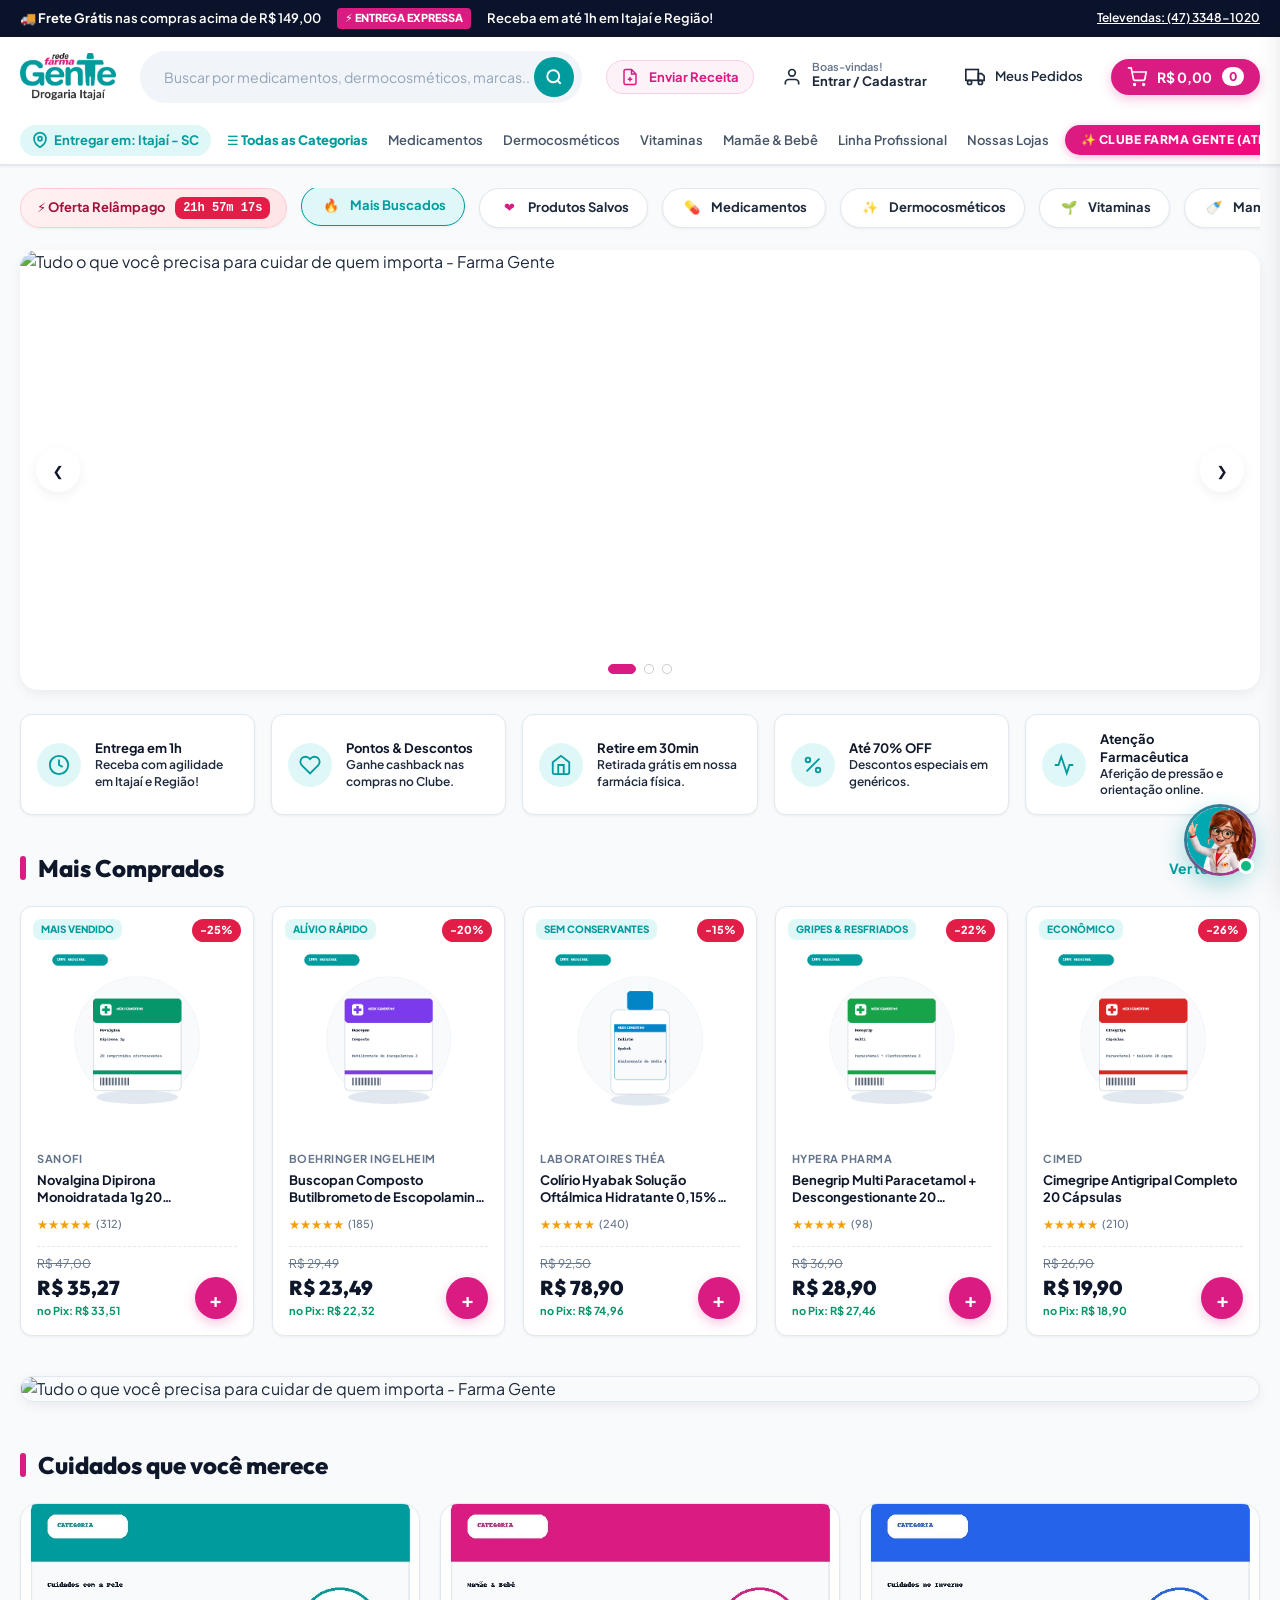
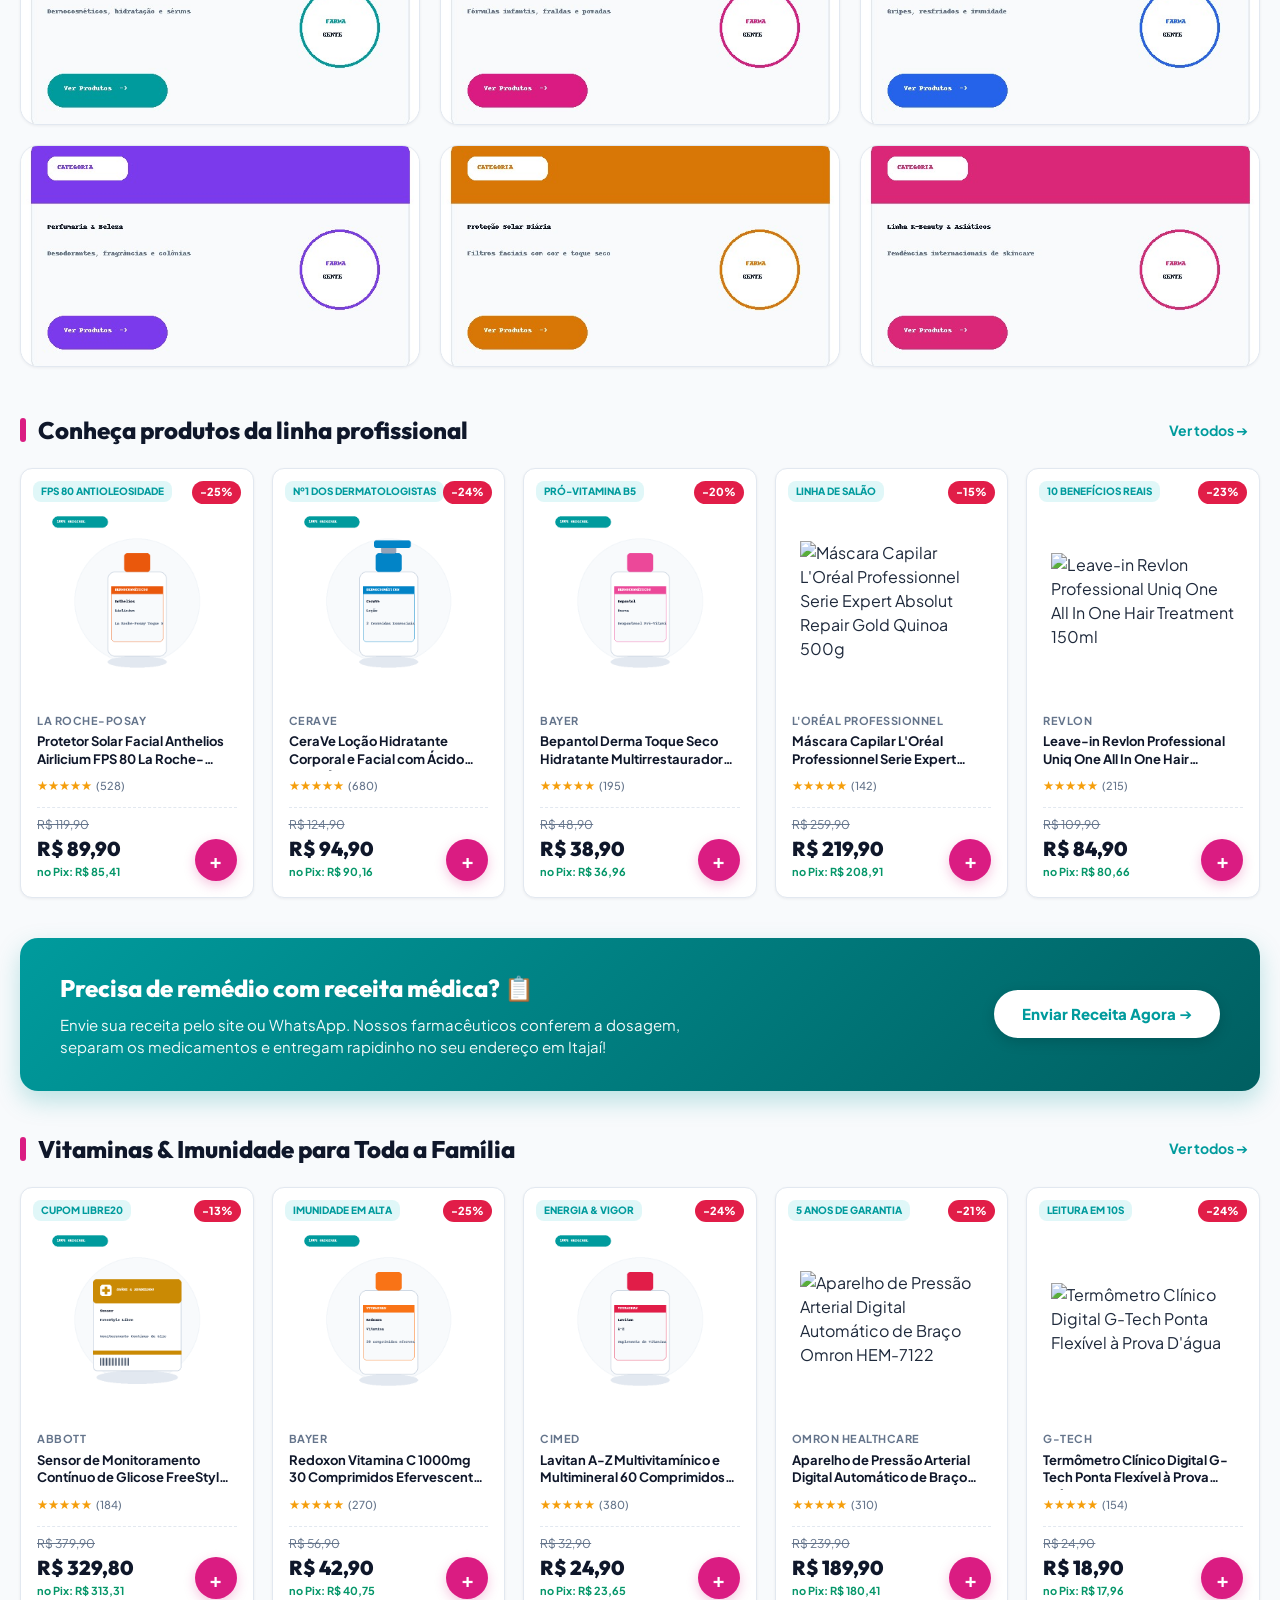
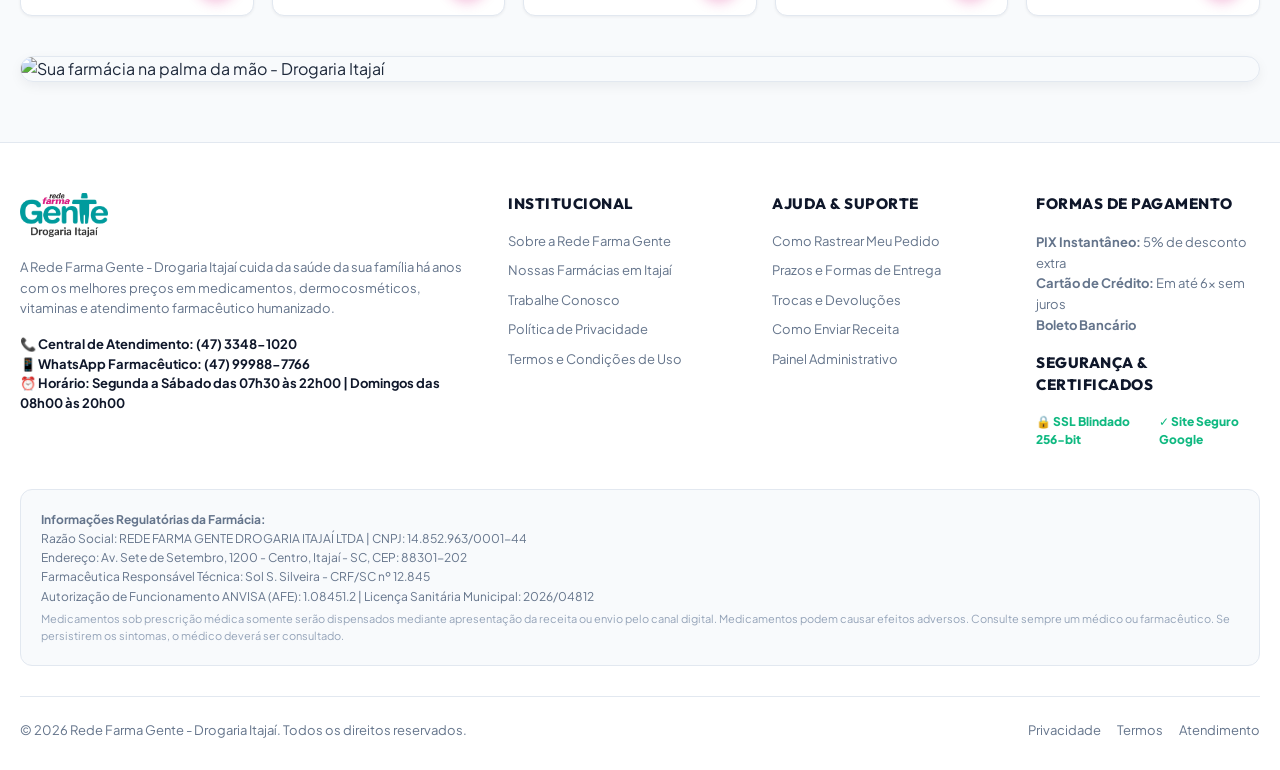
==== index.html @ 9103ec84 "V1" ====
<!DOCTYPE html>
<html lang="pt-BR">
<head>
  <meta charset="UTF-8">
  <meta name="viewport" content="width=device-width, initial-scale=1.0">
  <title>Rede Farma Gente | Drogaria Itajaí - Sua Farmácia Online Completa</title>
  <meta name="description" content="Medicamentos, dermocosméticos, vitaminas, cuidados infantis e linha profissional com entrega rápida em até 1 hora em Itajaí e frete grátis para todo o Brasil.">
  <link rel="icon" type="image/x-icon" href="favicon.ico">
  <link rel="stylesheet" href="css/styles.css">
</head>
<body>

  <!-- 1. TOP ANNOUNCEMENT BAR (Drogasil Reference) -->
  <div class="top-bar">
    <div class="container top-bar-content">
      <span>🚚 <strong>Frete Grátis</strong> nas compras acima de R$ 149,00</span>
      <span class="top-bar-badge">⚡ Entrega Expressa</span>
      <span>Receba em até 1h em Itajaí e Região!</span>
      <a href="suporte.html" style="margin-left:auto;text-decoration:underline;font-size:12px;">Televendas: (47) 3348-1020</a>
    </div>
  </div>

  <!-- 2. MAIN HEADER (Drogasil Reference) -->
  <header class="header-main">
    <div class="container">
      <div class="header-row">
        <!-- Logo -->
        <a href="index.html" class="header-logo" id="logoLink">
          <img src="imgs/logo/logo-farma.png" alt="Rede Farma Gente - Drogaria Itajaí">
        </a>

        <!-- Search Bar with Live Suggestions -->
        <div class="header-search">
          <form id="headerSearchForm" onsubmit="event.preventDefault(); window.handleSearchSubmit();">
            <div class="search-box">
              <input 
                type="text" 
                id="mainSearchInput" 
                class="search-input" 
                placeholder="Buscar por medicamentos, dermocosméticos, marcas..."
                autocomplete="off"
                oninput="window.handleSearchInput(this.value)"
              >
              <button type="submit" class="search-btn" title="Buscar">
                <svg width="18" height="18" viewBox="0 0 24 24" fill="none" stroke="currentColor" stroke-width="2.5">
                  <circle cx="11" cy="11" r="8"></circle>
                  <line x1="21" y1="21" x2="16.65" y2="16.65"></line>
                </svg>
              </button>
            </div>
          </form>
          <div id="searchDropdown" class="search-results-dropdown"></div>
        </div>

        <!-- Quick Header Actions -->
        <div class="header-actions">
          <button class="action-btn action-btn-prescription" onclick="window.openPrescriptionModal()" id="btnPrescriptionHeader">
            <svg width="18" height="18" viewBox="0 0 24 24" fill="none" stroke="currentColor" stroke-width="2">
              <path d="M14 2H6a2 2 0 0 0-2 2v16a2 2 0 0 0 2 2h12a2 2 0 0 0 2-2V8z"></path>
              <polyline points="14 2 14 8 20 8"></polyline>
              <line x1="12" y1="18" x2="12" y2="12"></line>
              <line x1="9" y1="15" x2="15" y2="15"></line>
            </svg>
            <span>Enviar Receita</span>
          </button>

          <a href="conta.html" class="action-btn" id="btnAccountHeader">
            <svg width="20" height="20" viewBox="0 0 24 24" fill="none" stroke="currentColor" stroke-width="2">
              <path d="M20 21v-2a4 4 0 0 0-4-4H8a4 4 0 0 0-4 4v2"></path>
              <circle cx="12" cy="7" r="4"></circle>
            </svg>
            <div>
              <div style="font-size:11px;color:#64748B;line-height:1;">Boas-vindas!</div>
              <div style="font-weight:700;">Entrar / Cadastrar</div>
            </div>
          </a>

          <a href="rastrear.html" class="action-btn" id="btnTrackHeader">
            <svg width="20" height="20" viewBox="0 0 24 24" fill="none" stroke="currentColor" stroke-width="2">
              <rect x="1" y="3" width="15" height="13"></rect>
              <polygon points="16 8 20 8 23 11 23 16 16 16 16 8"></polygon>
              <circle cx="5.5" cy="18.5" r="2.5"></circle>
              <circle cx="18.5" cy="18.5" r="2.5"></circle>
            </svg>
            <span>Meus Pedidos</span>
          </a>

          <!-- Cart Button Pill (Drogasil Reference) -->
          <button class="cart-btn-pill" onclick="window.cartEngine.openDrawer()" id="btnOpenCart">
            <svg width="20" height="20" viewBox="0 0 24 24" fill="none" stroke="currentColor" stroke-width="2">
              <circle cx="9" cy="21" r="1"></circle>
              <circle cx="20" cy="21" r="1"></circle>
              <path d="M1 1h4l2.68 13.39a2 2 0 0 0 2 1.61h9.72a2 2 0 0 0 2-1.61L23 6H6"></path>
            </svg>
            <span class="cart-btn-price">R$ 0,00</span>
            <span class="cart-badge">0</span>
          </button>
        </div>
      </div>
    </div>

    <!-- 3. SUB NAVIGATION (Drogasil Reference) -->
    <div class="header-subnav">
      <div class="container">
        <div class="subnav-row">
          <div class="cep-selector" onclick="window.openCepModal()" id="btnCepSelector">
            <svg width="16" height="16" viewBox="0 0 24 24" fill="none" stroke="currentColor" stroke-width="2.5">
              <path d="M21 10c0 7-9 13-9 13s-9-6-9-13a9 9 0 0 1 18 0z"></path>
              <circle cx="12" cy="10" r="3"></circle>
            </svg>
            <span id="headerCepText">Entregar em: Itajaí - SC</span>
          </div>

          <div class="subnav-links">
            <a href="loja.html" class="subnav-link" style="color:var(--secondary);font-weight:800;">☰ Todas as Categorias</a>
            <a href="loja.html?cat=Medicamentos" class="subnav-link">Medicamentos</a>
            <a href="loja.html?cat=Dermocosméticos" class="subnav-link">Dermocosméticos</a>
            <a href="loja.html?cat=Vitaminas" class="subnav-link">Vitaminas</a>
            <a href="loja.html?cat=Mamãe & Bebê" class="subnav-link">Mamãe & Bebê</a>
            <a href="loja.html?cat=Linha Profissional" class="subnav-link">Linha Profissional</a>
            <a href="suporte.html" class="subnav-link">Nossas Lojas</a>
          </div>

          <a href="loja.html?ofertas=1" class="clube-btn" id="btnClubeFarma">
            ✨ Clube Farma Gente (Até 70% OFF)
          </a>
        </div>
      </div>
    </div>
  </header>

  <!-- MAIN CONTENT CONTAINER -->
  <main class="container">

    <!-- 4. QUICK ACTION CHIPS & FLASH DEAL (Drogasil Screenshot 1) -->
    <div class="quick-row">
      <div class="flash-deal-pill">
        <span>⚡ Oferta Relâmpago</span>
        <span class="flash-timer" id="flashTimer">07h 59m 12s</span>
      </div>

      <a href="loja.html?sort=bestsellers" class="quick-pill active">
        <span class="quick-pill-icon">🔥</span>
        <span>Mais Buscados</span>
      </a>
      <a href="favoritos.html" class="quick-pill">
        <span class="quick-pill-icon">❤️</span>
        <span>Produtos Salvos</span>
      </a>
      <a href="loja.html?cat=Medicamentos" class="quick-pill">
        <span class="quick-pill-icon">💊</span>
        <span>Medicamentos</span>
      </a>
      <a href="loja.html?cat=Dermocosméticos" class="quick-pill">
        <span class="quick-pill-icon">✨</span>
        <span>Dermocosméticos</span>
      </a>
      <a href="loja.html?cat=Vitaminas" class="quick-pill">
        <span class="quick-pill-icon">🌱</span>
        <span>Vitaminas</span>
      </a>
      <a href="loja.html?cat=Mamãe & Bebê" class="quick-pill">
        <span class="quick-pill-icon">🍼</span>
        <span>Mamãe & Bebê</span>
      </a>
      <a href="loja.html?cupom=1" class="quick-pill">
        <span class="quick-pill-icon">🏷️</span>
        <span>Cupons Farma</span>
      </a>
    </div>

    <!-- 5. HERO CAROUSEL (Real Farma Gente Banners with Mascot) -->
    <section class="hero-slider-section">
      <div class="hero-slider-container">
        <!-- Slide 1 -->
        <div class="hero-slide active">
          <picture>
            <source srcset="imgs/banners/banner-hero-1.webp" type="image/webp">
            <img src="imgs/banners/banner-hero-1.png" alt="Tudo o que você precisa para cuidar de quem importa - Farma Gente">
          </picture>
        </div>
        <!-- Slide 2 -->
        <div class="hero-slide">
          <picture>
            <source srcset="imgs/banners/banner-hero-2.webp" type="image/webp">
            <img src="imgs/banners/banner-hero-2.png" alt="Sua farmácia na palma da mão - Drogaria Itajaí">
          </picture>
        </div>
        <!-- Slide 3 -->
        <div class="hero-slide">
          <picture>
            <source srcset="imgs/banners/banner-hero-3.webp" type="image/webp">
            <img src="imgs/banners/banner-hero-3.png" alt="Da farmácia para sua casa com praticidade - Farma Gente">
          </picture>
        </div>

        <!-- Slider Controls -->
        <button class="slider-btn prev" onclick="window.prevHeroSlide()" aria-label="Slide Anterior">❮</button>
        <button class="slider-btn next" onclick="window.nextHeroSlide()" aria-label="Próximo Slide">❯</button>

        <div class="slider-dots">
          <span class="dot active" onclick="window.setHeroSlide(0)"></span>
          <span class="dot" onclick="window.setHeroSlide(1)"></span>
          <span class="dot" onclick="window.setHeroSlide(2)"></span>
        </div>
      </div>
    </section>

    <!-- 6. VALUE PROPOSITION & BENEFITS BAR (Drogasil Screenshot 1) -->
    <section class="benefits-section">
      <div class="benefits-grid">
        <div class="benefit-card">
          <div class="benefit-icon-wrapper">
            <svg width="22" height="22" viewBox="0 0 24 24" fill="none" stroke="currentColor" stroke-width="2">
              <circle cx="12" cy="12" r="10"></circle>
              <polyline points="12 6 12 12 16 14"></polyline>
            </svg>
          </div>
          <div class="benefit-text">
            <strong>Entrega em 1h</strong>
            Receba com agilidade em Itajaí e Região!
          </div>
        </div>

        <div class="benefit-card">
          <div class="benefit-icon-wrapper">
            <svg width="22" height="22" viewBox="0 0 24 24" fill="none" stroke="currentColor" stroke-width="2">
              <path d="M20.84 4.61a5.5 5.5 0 0 0-7.78 0L12 5.67l-1.06-1.06a5.5 5.5 0 0 0-7.78 7.78l1.06 1.06L12 21.23l7.78-7.78 1.06-1.06a5.5 5.5 0 0 0 0-7.78z"></path>
            </svg>
          </div>
          <div class="benefit-text">
            <strong>Pontos & Descontos</strong>
            Ganhe cashback nas compras no Clube.
          </div>
        </div>

        <div class="benefit-card">
          <div class="benefit-icon-wrapper">
            <svg width="22" height="22" viewBox="0 0 24 24" fill="none" stroke="currentColor" stroke-width="2">
              <path d="M3 9l9-7 9 7v11a2 2 0 0 1-2 2H5a2 2 0 0 1-2-2z"></path>
              <polyline points="9 22 9 12 15 12 15 22"></polyline>
            </svg>
          </div>
          <div class="benefit-text">
            <strong>Retire em 30min</strong>
            Retirada grátis em nossa farmácia física.
          </div>
        </div>

        <div class="benefit-card">
          <div class="benefit-icon-wrapper">
            <svg width="22" height="22" viewBox="0 0 24 24" fill="none" stroke="currentColor" stroke-width="2">
              <line x1="19" y1="5" x2="5" y2="19"></line>
              <circle cx="6.5" cy="6.5" r="2.5"></circle>
              <circle cx="17.5" cy="17.5" r="2.5"></circle>
            </svg>
          </div>
          <div class="benefit-text">
            <strong>Até 70% OFF</strong>
            Descontos especiais em genéricos.
          </div>
        </div>

        <div class="benefit-card">
          <div class="benefit-icon-wrapper">
            <svg width="22" height="22" viewBox="0 0 24 24" fill="none" stroke="currentColor" stroke-width="2">
              <path d="M22 12h-4l-3 9L9 3l-3 9H2"></path>
            </svg>
          </div>
          <div class="benefit-text">
            <strong>Atenção Farmacêutica</strong>
            Aferição de pressão e orientação online.
          </div>
        </div>
      </div>
    </section>

    <!-- 7. PRODUCT SHELF 1: "Mais Comprados" (Drogasil Screenshot 2) -->
    <section class="shelf-section">
      <div class="shelf-header">
        <h2 class="shelf-title">Mais Comprados</h2>
        <div class="shelf-controls">
          <a href="loja.html" style="color:var(--secondary);font-weight:700;font-size:14px;margin-right:12px;">Ver todos ➔</a>
        </div>
      </div>
      <div id="shelfMaisComprados" class="shelf-grid">
        <!-- Rendered dynamically -->
      </div>
    </section>

    <!-- 8. WIDE STRIP BANNER 1 (1920x268 Farma Gente Banner) -->
    <section class="strip-banner-section">
      <div class="strip-banner-container">
        <picture>
          <source srcset="imgs/banners/banner-strip-1.webp" type="image/webp">
          <img src="imgs/banners/banner-strip-1.png" alt="Tudo o que você precisa para cuidar de quem importa - Farma Gente">
        </picture>
      </div>
    </section>

    <!-- 9. VISUAL CATEGORIES: "Cuidados que você merece" (Drogasil Screenshot 3) -->
    <section class="visual-categories-section">
      <div class="shelf-header">
        <h2 class="shelf-title">Cuidados que você merece</h2>
      </div>
      <div class="visual-categories-grid">
        <a href="loja.html?cat=Dermocosméticos" class="visual-category-card">
          <img src="imgs/categories/cuidados-pele.jpg" alt="Cuidados com a Pele">
        </a>
        <a href="loja.html?cat=Mamãe & Bebê" class="visual-category-card">
          <img src="imgs/categories/mamae-bebe.jpg" alt="Mamãe & Bebê">
        </a>
        <a href="loja.html?cat=Medicamentos" class="visual-category-card">
          <img src="imgs/categories/cuidados-inverno.jpg" alt="Cuidados no Inverno">
        </a>
        <a href="loja.html?cat=Perfumaria" class="visual-category-card">
          <img src="imgs/categories/perfumes.jpg" alt="Perfumaria">
        </a>
        <a href="loja.html?cat=Dermocosméticos" class="visual-category-card">
          <img src="imgs/categories/protecao-solar.jpg" alt="Proteção Solar">
        </a>
        <a href="loja.html?cat=Dermocosméticos" class="visual-category-card">
          <img src="imgs/categories/produtos-asiaticos.jpg" alt="Produtos Asiáticos e K-Beauty">
        </a>
      </div>
    </section>

    <!-- 10. PRODUCT SHELF 2: "Dermocosméticos & Linha Profissional" (Drogasil Screenshot 3) -->
    <section class="shelf-section">
      <div class="shelf-header">
        <h2 class="shelf-title">Conheça produtos da linha profissional</h2>
        <div class="shelf-controls">
          <a href="loja.html?cat=Linha Profissional" style="color:var(--secondary);font-weight:700;font-size:14px;margin-right:12px;">Ver todos ➔</a>
        </div>
      </div>
      <div id="shelfProfissional" class="shelf-grid">
        <!-- Rendered dynamically -->
      </div>
    </section>

    <!-- 11. PRESCRIPTION CALLOUT BANNER -->
    <section class="prescription-callout">
      <div class="prescription-content">
        <h3>Precisa de remédio com receita médica? 📋</h3>
        <p>Envie sua receita pelo site ou WhatsApp. Nossos farmacêuticos conferem a dosagem, separam os medicamentos e entregam rapidinho no seu endereço em Itajaí!</p>
      </div>
      <button class="prescription-btn" onclick="window.openPrescriptionModal()">
        Enviar Receita Agora ➔
      </button>
    </section>

    <!-- 12. PRODUCT SHELF 3: "Vitaminas & Imunidade" -->
    <section class="shelf-section">
      <div class="shelf-header">
        <h2 class="shelf-title">Vitaminas & Imunidade para Toda a Família</h2>
        <div class="shelf-controls">
          <a href="loja.html?cat=Vitaminas" style="color:var(--secondary);font-weight:700;font-size:14px;margin-right:12px;">Ver todos ➔</a>
        </div>
      </div>
      <div id="shelfVitaminas" class="shelf-grid">
        <!-- Rendered dynamically -->
      </div>
    </section>

    <!-- 13. WIDE STRIP BANNER 2 -->
    <section class="strip-banner-section">
      <div class="strip-banner-container">
        <picture>
          <source srcset="imgs/banners/banner-strip-2.webp" type="image/webp">
          <img src="imgs/banners/banner-strip-2.png" alt="Sua farmácia na palma da mão - Drogaria Itajaí">
        </picture>
      </div>
    </section>

  </main>

  <!-- 14. FOOTER (Drogasil Reference with Farmacêutico Responsável & CRF) -->
  <footer class="footer-main">
    <div class="container">
      <div class="footer-grid">
        <div class="footer-col">
          <img src="imgs/logo/logo-farma.png" alt="Rede Farma Gente" style="height:44px;margin-bottom:14px;">
          <p style="font-size:13px;line-height:1.6;margin-bottom:16px;">
            A Rede Farma Gente - Drogaria Itajaí cuida da saúde da sua família há anos com os melhores preços em medicamentos, dermocosméticos, vitaminas e atendimento farmacêutico humanizado.
          </p>
          <div style="font-weight:700;color:var(--dark);">
            📞 Central de Atendimento: (47) 3348-1020<br>
            📱 WhatsApp Farmacêutico: (47) 99988-7766<br>
            ⏰ Horário: Segunda a Sábado das 07h30 às 22h00 | Domingos das 08h00 às 20h00
          </div>
        </div>

        <div class="footer-col">
          <h4>Institucional</h4>
          <ul class="footer-links">
            <li><a href="suporte.html">Sobre a Rede Farma Gente</a></li>
            <li><a href="suporte.html">Nossas Farmácias em Itajaí</a></li>
            <li><a href="suporte.html">Trabalhe Conosco</a></li>
            <li><a href="suporte.html">Política de Privacidade</a></li>
            <li><a href="suporte.html">Termos e Condições de Uso</a></li>
          </ul>
        </div>

        <div class="footer-col">
          <h4>Ajuda & Suporte</h4>
          <ul class="footer-links">
            <li><a href="rastrear.html">Como Rastrear Meu Pedido</a></li>
            <li><a href="suporte.html">Prazos e Formas de Entrega</a></li>
            <li><a href="suporte.html">Trocas e Devoluções</a></li>
            <li><a href="javascript:window.openPrescriptionModal()">Como Enviar Receita</a></li>
            <li><a href="admin.html">Painel Administrativo</a></li>
          </ul>
        </div>

        <div class="footer-col">
          <h4>Formas de Pagamento</h4>
          <div style="font-size:13px;line-height:1.6;margin-bottom:16px;">
            <strong>PIX Instantâneo:</strong> 5% de desconto extra<br>
            <strong>Cartão de Crédito:</strong> Em até 6x sem juros<br>
            <strong>Boleto Bancário</strong>
          </div>
          <h4>Segurança & Certificados</h4>
          <div style="display:flex;gap:10px;align-items:center;font-size:12px;color:#10B981;font-weight:800;">
            <span>🔒 SSL Blindado 256-bit</span>
            <span>✓ Site Seguro Google</span>
          </div>
        </div>
      </div>

      <!-- Regulatory Notice (CRF / Anvisa) -->
      <div class="footer-regulatory">
        <strong>Informações Regulatórias da Farmácia:</strong><br>
        Razão Social: REDE FARMA GENTE DROGARIA ITAJAÍ LTDA | CNPJ: 14.852.963/0001-44<br>
        Endereço: Av. Sete de Setembro, 1200 - Centro, Itajaí - SC, CEP: 88301-202<br>
        Farmacêutica Responsável Técnica: Sol S. Silveira - CRF/SC nº 12.845<br>
        Autorização de Funcionamento ANVISA (AFE): 1.08451.2 | Licença Sanitária Municipal: 2026/04812<br>
        <span style="font-size:11px;color:#94A3B8;display:block;margin-top:4px;">
          Medicamentos sob prescrição médica somente serão dispensados mediante apresentação da receita ou envio pelo canal digital. Medicamentos podem causar efeitos adversos. Consulte sempre um médico ou farmacêutico. Se persistirem os sintomas, o médico deverá ser consultado.
        </span>
      </div>

      <div class="footer-bottom">
        <div>© 2026 Rede Farma Gente - Drogaria Itajaí. Todos os direitos reservados.</div>
        <div style="display:flex;gap:16px;">
          <a href="suporte.html">Privacidade</a>
          <a href="suporte.html">Termos</a>
          <a href="suporte.html">Atendimento</a>
        </div>
      </div>
    </div>
  </footer>

  <!-- 15. CART DRAWER OVERLAY & PANEL -->
  <div id="cartDrawerOverlay" class="cart-drawer-overlay" onclick="window.cartEngine.closeDrawer()"></div>
  <aside id="cartDrawer" class="cart-drawer">
    <div class="cart-header">
      <h3>Sua Cesta (<span class="cart-badge">0</span>)</h3>
      <button class="cart-close-btn" onclick="window.cartEngine.closeDrawer()">✕</button>
    </div>

    <div class="cart-free-shipping-bar">
      <div id="shippingProgressMsg">Faltam R$ 149,00 para FRETE GRÁTIS!</div>
      <div class="progress-track">
        <div id="shippingProgressFill" class="progress-fill" style="width: 0%;"></div>
      </div>
    </div>

    <div id="cartItemsList" class="cart-items-list">
      <!-- Dynamic cart items -->
    </div>

    <div class="cart-footer">
      <div class="cart-subtotal-row">
        <span>Subtotal:</span>
        <span id="cartDrawerSubtotal">R$ 0,00</span>
      </div>
      <div class="cart-total-row">
        <span>Total:</span>
        <span id="cartDrawerTotal">R$ 0,00</span>
      </div>
      <a href="checkout.html" class="cart-checkout-btn" style="display:block;text-align:center;">
        Finalizar Pedido ➔
      </a>
    </div>
  </aside>

  <!-- 16. PRESCRIPTION MODAL (Envio de Receita Médica) -->
  <div id="prescriptionModal" class="modal-overlay">
    <div class="modal-box">
      <div class="modal-header">
        <h3>📋 Enviar Receita Médica</h3>
        <button onclick="window.closePrescriptionModal()" style="font-size:20px;color:#94A3B8;">✕</button>
      </div>
      <div class="modal-body">
        <p style="font-size:13px;color:#64748B;margin-bottom:16px;">
          Envie a foto ou arquivo digital da sua receita médica. Nossa equipe farmacêutica validará o documento e entrará em contato via WhatsApp com o orçamento e link de pagamento com entrega rápida!
        </p>

        <form onsubmit="event.preventDefault(); window.submitPrescription();">
          <div style="margin-bottom:14px;">
            <label style="display:block;font-size:12px;font-weight:700;margin-bottom:6px;">Nome Completo do Paciente:</label>
            <input type="text" id="prescName" required placeholder="Ex: Maria dos Santos" style="width:100%;border:1px solid #CBD5E1;border-radius:8px;padding:10px;font-size:14px;">
          </div>

          <div style="margin-bottom:14px;">
            <label style="display:block;font-size:12px;font-weight:700;margin-bottom:6px;">WhatsApp para Contato:</label>
            <input type="tel" id="prescPhone" required placeholder="Ex: (47) 99988-7766" style="width:100%;border:1px solid #CBD5E1;border-radius:8px;padding:10px;font-size:14px;">
          </div>

          <div style="margin-bottom:16px;">
            <label style="display:block;font-size:12px;font-weight:700;margin-bottom:6px;">Foto ou Arquivo da Receita (PDF, JPG, PNG):</label>
            <div style="border:2px dashed #009B9D;border-radius:12px;padding:20px;text-align:center;background:#F0FDFA;cursor:pointer;" onclick="document.getElementById('prescFileInput').click()">
              <input type="file" id="prescFileInput" style="display:none;" onchange="document.getElementById('fileStatus').textContent = this.files[0]?.name || 'Nenhum arquivo selecionado'">
              <div style="font-size:24px;margin-bottom:6px;">📄</div>
              <div style="font-weight:700;color:#009B9D;font-size:14px;">Clique para anexar receita</div>
              <div id="fileStatus" style="font-size:12px;color:#64748B;margin-top:4px;">Suporta fotos nítidas do celular ou receita digital em PDF</div>
            </div>
          </div>

          <button type="submit" style="width:100%;background:var(--secondary);color:#FFF;padding:12px;border-radius:8px;font-weight:800;font-size:15px;">
            Enviar para o Farmacêutico ➔
          </button>
        </form>
      </div>
    </div>
  </div>

  <!-- 17. CEP SELECTOR MODAL -->
  <div id="cepModal" class="modal-overlay">
    <div class="modal-box">
      <div class="modal-header">
        <h3>📍 Selecione o CEP de Entrega</h3>
        <button onclick="window.closeCepModal()" style="font-size:20px;color:#94A3B8;">✕</button>
      </div>
      <div class="modal-body">
        <p style="font-size:13px;color:#64748B;margin-bottom:16px;">
          Digite seu CEP para calcularmos a previsão de entrega e disponibilidade de estoque para a sua região:
        </p>
        <form onsubmit="event.preventDefault(); window.saveCep();">
          <input type="text" id="cepModalInput" maxlength="9" placeholder="Ex: 88301-202" style="width:100%;border:1px solid #CBD5E1;border-radius:8px;padding:12px;font-size:16px;margin-bottom:14px;">
          <button type="submit" style="width:100%;background:var(--primary);color:#FFF;padding:12px;border-radius:8px;font-weight:800;font-size:15px;">
            Confirmar Localização
          </button>
        </form>
      </div>
    </div>
  </div>

  <!-- 18. SCRIPTS (Products, Cart, FarmaBot) -->
  <script src="js/products.js"></script>
  <script src="js/cart.js"></script>
  <script src="js/farma-bot.js"></script>

  <script>
    // --- Hero Carousel Logic ---
    let currentSlide = 0;
    const slides = document.querySelectorAll('.hero-slide');
    const dots = document.querySelectorAll('.dot');
    let sliderTimer = null;

    function showSlide(idx) {
      slides.forEach((s, i) => s.classList.toggle('active', i === idx));
      dots.forEach((d, i) => d.classList.toggle('active', i === idx));
      currentSlide = idx;
    }

    window.nextHeroSlide = function() {
      showSlide((currentSlide + 1) % slides.length);
      resetAutoSlide();
    };

    window.prevHeroSlide = function() {
      showSlide((currentSlide - 1 + slides.length) % slides.length);
      resetAutoSlide();
    };

    window.setHeroSlide = function(idx) {
      showSlide(idx);
      resetAutoSlide();
    };

    function startAutoSlide() {
      sliderTimer = setInterval(() => {
        showSlide((currentSlide + 1) % slides.length);
      }, 5000);
    }

    function resetAutoSlide() {
      clearInterval(sliderTimer);
      startAutoSlide();
    }
    startAutoSlide();

    // --- Countdown Timer ---
    function updateCountdown() {
      const now = new Date();
      const end = new Date();
      end.setHours(23, 59, 59, 999);
      const diff = end - now;
      if (diff > 0) {
        const h = String(Math.floor(diff / (1000 * 60 * 60))).padStart(2, '0');
        const m = String(Math.floor((diff % (1000 * 60 * 60)) / (1000 * 60))).padStart(2, '0');
        const s = String(Math.floor((diff % (1000 * 60)) / 1000)).padStart(2, '0');
        const el = document.getElementById('flashTimer');
        if (el) el.textContent = `${h}h ${m}m ${s}s`;
      }
    }
    setInterval(updateCountdown, 1000);
    updateCountdown();

    // --- Product Card HTML Builder ---
    function renderProductCard(p) {
      const pixPrice = window.productStore.getPixPrice(p.price);
      return `
        <article class="product-card" id="card-${p.id}">
          ${p.discountPercent > 0 ? `<div class="product-card-discount">-${p.discountPercent}%</div>` : ''}
          ${p.badge ? `<div class="product-card-badge">${p.badge}</div>` : ''}
          
          <a href="produto.html?slug=${p.slug}" class="product-card-img-wrap">
            <img src="${p.image}" alt="${p.name}" loading="lazy">
          </a>

          <div class="product-brand">${p.brand || 'Farma Gente'}</div>
          <a href="produto.html?slug=${p.slug}">
            <h3 class="product-title">${p.name}</h3>
          </a>

          <div class="product-rating">
            ★★★★★ <span>(${p.reviews || 48})</span>
          </div>

          <div class="product-price-box">
            <div class="price-details">
              ${p.oldPrice ? `<div class="price-old">${window.productStore.formatMoney(p.oldPrice)}</div>` : ''}
              <div class="price-current">${window.productStore.formatMoney(p.price)}</div>
              <div class="price-pix">no Pix: <strong>${window.productStore.formatMoney(pixPrice)}</strong></div>
            </div>

            <button 
              class="btn-add-cart-circle" 
              title="Adicionar à Cesta"
              onclick="window.cartEngine.addItem(window.productStore.getById('${p.id}'))"
            >
              +
            </button>
          </div>
        </article>
      `;
    }

    // --- Search Autocomplete Handler ---
    window.handleSearchInput = function(val) {
      const dropdown = document.getElementById('searchDropdown');
      if (!val || val.trim().length < 2) {
        dropdown.classList.remove('active');
        return;
      }
      const results = window.productStore.search(val).slice(0, 5);
      if (results.length === 0) {
        dropdown.innerHTML = `<div style="padding:12px;color:#94A3B8;font-size:13px;">Nenhum produto encontrado com "${val}".</div>`;
      } else {
        dropdown.innerHTML = `
          <div style="font-size:11px;font-weight:800;color:#94A3B8;text-transform:uppercase;margin-bottom:8px;">Produtos Sugeridos:</div>
          ${results.map(p => `
            <a href="produto.html?slug=${p.slug}" style="display:flex;align-items:center;gap:12px;padding:8px;border-radius:8px;text-decoration:none;transition:background 0.2s;" onmouseover="this.style.background='#F1F5F9'" onmouseout="this.style.background='transparent'">
              <img src="${p.image}" style="width:36px;height:36px;object-fit:contain;">
              <div style="flex:1;min-width:0;">
                <div style="font-size:13px;font-weight:700;color:#0F172A;white-space:nowrap;overflow:hidden;text-overflow:ellipsis;">${p.name}</div>
                <div style="font-size:12px;color:#DA1C82;font-weight:800;">${window.productStore.formatMoney(p.price)}</div>
              </div>
            </a>
          `).join('')}
          <div style="border-top:1px solid #E2E8F0;margin-top:8px;padding-top:8px;text-align:right;">
            <a href="loja.html?q=${encodeURIComponent(val)}" style="color:#009B9D;font-weight:800;font-size:12px;">Ver todos os resultados ➔</a>
          </div>
        `;
      }
      dropdown.classList.add('active');
    };

    window.handleSearchSubmit = function() {
      const q = document.getElementById('mainSearchInput')?.value;
      if (q) window.location.href = `loja.html?q=${encodeURIComponent(q)}`;
    };

    document.addEventListener('click', (e) => {
      if (!e.target.closest('.header-search')) {
        document.getElementById('searchDropdown')?.classList.remove('active');
      }
    });

    // --- Modals Logic ---
    window.openPrescriptionModal = () => document.getElementById('prescriptionModal')?.classList.add('open');
    window.closePrescriptionModal = () => document.getElementById('prescriptionModal')?.classList.remove('open');

    window.submitPrescription = function() {
      const name = document.getElementById('prescName')?.value;
      const phone = document.getElementById('prescPhone')?.value;
      window.closePrescriptionModal();
      window.cartEngine.showToast('Receita enviada com sucesso! Redirecionando para o WhatsApp do farmacêutico...');
      setTimeout(() => {
        const msg = encodeURIComponent(`Olá Farma Gente! Me chamo ${name} e acabei de anexar minha receita pelo site. Meu telefone é ${phone}.`);
        window.open(`https://wa.me/5547999887766?text=${msg}`, '_blank');
      }, 1200);
    };

    window.openCepModal = () => document.getElementById('cepModal')?.classList.add('open');
    window.closeCepModal = () => document.getElementById('cepModal')?.classList.remove('open');
    window.saveCep = function() {
      const val = document.getElementById('cepModalInput')?.value;
      if (val) {
        localStorage.setItem('cm.cep', val);
        document.getElementById('headerCepText').textContent = `Entregar em: ${val}`;
        window.closeCepModal();
        window.cartEngine.showToast(`CEP ${val} salvo com sucesso!`);
      }
    };

    // --- Load Catalog & Populate Shelves ---
    window.addEventListener('DOMContentLoaded', async () => {
      await window.productStore.init();
      window.cartEngine.updateUI();

      const savedCep = localStorage.getItem('cm.cep');
      if (savedCep) {
        document.getElementById('headerCepText').textContent = `Entregar em: ${savedCep}`;
      }

      // Shelf 1: Mais Comprados (First 5 products)
      const s1 = document.getElementById('shelfMaisComprados');
      if (s1) {
        s1.innerHTML = window.productStore.getAll().slice(0, 5).map(renderProductCard).join('');
      }

      // Shelf 2: Linha Profissional & Dermocosméticos
      const s2 = document.getElementById('shelfProfissional');
      if (s2) {
        const prods = window.productStore.getAll().filter(p => p.category === 'Linha Profissional' || p.category === 'Dermocosméticos').slice(0, 5);
        s2.innerHTML = prods.map(renderProductCard).join('');
      }

      // Shelf 3: Vitaminas & Saúde
      const s3 = document.getElementById('shelfVitaminas');
      if (s3) {
        const vit = window.productStore.getAll().filter(p => p.category === 'Vitaminas' || p.category === 'Saúde & Aparelhos').slice(0, 5);
        s3.innerHTML = vit.map(renderProductCard).join('');
      }
    });
  </script>
</body>
</html>
---- css/styles.css ----
/* ==========================================================================
   REDE FARMA GENTE - DROGARIA ITAJAÍ
   Design System inspirado em Drogasil (Clean, Moderno, Farmacêutico Premium)
   Cores da Marca:
   - Magenta / Rosa: #DA1C82
   - Turquesa / Teal: #009B9D
   - Fundo: #FFFFFF & #F8FAFC
   - Texto: #0F172A & #334155
   ========================================================================== */

@import url('https://fonts.googleapis.com/css2?family=Plus+Jakarta+Sans:wght@400;500;600;700;800&family=Outfit:wght@500;600;700;800;900&display=swap');

:root {
  --primary: #DA1C82;
  --primary-hover: #C21371;
  --primary-light: #FDF2F8;
  --primary-border: #FBCFE8;

  --secondary: #009B9D;
  --secondary-hover: #008385;
  --secondary-light: #E0F7F8;
  --secondary-border: #B2EBF2;

  --dark: #0F172A;
  --dark-slate: #1E293B;
  --muted: #64748B;
  --border: #E2E8F0;
  --bg-page: #F8FAFC;
  --bg-white: #FFFFFF;

  --badge-red: #E11D48;
  --badge-green: #10B981;
  --star-gold: #F59E0B;

  --shadow-sm: 0 1px 3px rgba(15, 23, 42, 0.06);
  --shadow-md: 0 4px 14px -2px rgba(15, 23, 42, 0.08);
  --shadow-lg: 0 10px 25px -3px rgba(15, 23, 42, 0.12);
  --shadow-hover: 0 14px 30px -4px rgba(0, 155, 157, 0.18);

  --radius-sm: 8px;
  --radius-md: 12px;
  --radius-lg: 18px;
  --radius-full: 9999px;

  --font-main: 'Plus Jakarta Sans', system-ui, -apple-system, sans-serif;
  --font-title: 'Outfit', 'Plus Jakarta Sans', sans-serif;
  --transition: all 0.25s cubic-bezier(0.16, 1, 0.3, 1);
}

*, *::before, *::after {
  box-sizing: border-box;
  margin: 0;
  padding: 0;
}

body {
  font-family: var(--font-main);
  background-color: var(--bg-page);
  color: var(--dark-slate);
  line-height: 1.5;
  overflow-x: hidden;
  -webkit-font-smoothing: antialiased;
}

a {
  color: inherit;
  text-decoration: none;
}

button {
  font-family: inherit;
  cursor: pointer;
  border: none;
  background: none;
  outline: none;
}

input, select, textarea {
  font-family: inherit;
  outline: none;
}

/* ==========================================================================
   CONTAINER & UTILITIES
   ========================================================================== */
.container {
  width: 100%;
  max-width: 1320px;
  margin: 0 auto;
  padding: 0 20px;
}

/* ==========================================================================
   TOP ANNOUNCEMENT BAR (Drogasil Reference)
   ========================================================================== */
.top-bar {
  background-color: #0B132B;
  color: #FFFFFF;
  font-size: 13px;
  font-weight: 600;
  padding: 8px 0;
  text-align: center;
  position: relative;
  z-index: 50;
}

.top-bar-content {
  display: flex;
  align-items: center;
  justify-content: center;
  gap: 16px;
  flex-wrap: wrap;
}

.top-bar-badge {
  background: var(--primary);
  color: #FFF;
  padding: 2px 8px;
  border-radius: 4px;
  font-size: 11px;
  font-weight: 800;
  text-transform: uppercase;
}

/* ==========================================================================
   MAIN HEADER (Drogasil Reference)
   ========================================================================== */
.header-main {
  background: #FFFFFF;
  border-bottom: 1px solid var(--border);
  position: sticky;
  top: 0;
  z-index: 100;
  box-shadow: var(--shadow-sm);
}

.header-row {
  display: flex;
  align-items: center;
  justify-content: space-between;
  gap: 24px;
  padding: 14px 0;
}

.header-logo {
  display: flex;
  align-items: center;
  gap: 12px;
  flex-shrink: 0;
}

.header-logo img {
  height: 48px;
  width: auto;
  object-fit: contain;
  transition: transform 0.2s ease;
}

.header-logo:hover img {
  transform: scale(1.02);
}

/* Search Bar (Drogasil Reference) */
.header-search {
  flex: 1;
  max-width: 620px;
  position: relative;
}

.search-box {
  display: flex;
  align-items: center;
  background: #F1F5F9;
  border: 2px solid transparent;
  border-radius: var(--radius-full);
  padding: 4px 6px 4px 18px;
  transition: var(--transition);
}

.search-box:focus-within {
  background: #FFFFFF;
  border-color: var(--secondary);
  box-shadow: 0 0 0 4px rgba(0, 155, 157, 0.15);
}

.search-input {
  flex: 1;
  background: transparent;
  border: none;
  font-size: 14px;
  color: var(--dark);
  padding: 8px 4px;
}

.search-input::placeholder {
  color: #94A3B8;
}

.search-btn {
  background: var(--secondary);
  color: #FFFFFF;
  width: 40px;
  height: 40px;
  border-radius: var(--radius-full);
  display: flex;
  align-items: center;
  justify-content: center;
  transition: var(--transition);
}

.search-btn:hover {
  background: var(--secondary-hover);
  transform: scale(1.05);
}

/* Search Autocomplete Dropdown */
.search-results-dropdown {
  position: absolute;
  top: calc(100% + 8px);
  left: 0;
  right: 0;
  background: #FFFFFF;
  border: 1px solid var(--border);
  border-radius: var(--radius-md);
  box-shadow: var(--shadow-lg);
  padding: 12px;
  z-index: 120;
  display: none;
}

.search-results-dropdown.active {
  display: block;
}

/* Header Action Links */
.header-actions {
  display: flex;
  align-items: center;
  gap: 18px;
  flex-shrink: 0;
}

.action-btn {
  display: flex;
  align-items: center;
  gap: 10px;
  color: var(--dark-slate);
  font-size: 13px;
  font-weight: 600;
  transition: var(--transition);
  padding: 6px 10px;
  border-radius: var(--radius-sm);
}

.action-btn:hover {
  color: var(--secondary);
  background: var(--secondary-light);
}

.action-btn-prescription {
  background: #FDF2F8;
  color: var(--primary);
  border: 1px solid var(--primary-border);
  border-radius: var(--radius-full);
  padding: 7px 14px;
  font-weight: 700;
}

.action-btn-prescription:hover {
  background: var(--primary);
  color: #FFFFFF;
}

.cart-btn-pill {
  display: flex;
  align-items: center;
  gap: 10px;
  background: var(--primary);
  color: #FFFFFF;
  padding: 8px 16px;
  border-radius: var(--radius-full);
  font-weight: 700;
  font-size: 14px;
  box-shadow: 0 4px 12px rgba(218, 28, 130, 0.25);
  transition: var(--transition);
}

.cart-btn-pill:hover {
  background: var(--primary-hover);
  transform: translateY(-2px);
  box-shadow: 0 6px 16px rgba(218, 28, 130, 0.35);
}

.cart-badge {
  background: #FFFFFF;
  color: var(--primary);
  border-radius: var(--radius-full);
  font-size: 12px;
  font-weight: 800;
  padding: 2px 7px;
  min-width: 20px;
  text-align: center;
}

/* ==========================================================================
   SUB NAVIGATION (Drogasil Reference)
   ========================================================================== */
.header-subnav {
  background: #FFFFFF;
  border-bottom: 1px solid var(--border);
  font-size: 13px;
  font-weight: 600;
}

.subnav-row {
  display: flex;
  align-items: center;
  justify-content: space-between;
  gap: 16px;
  overflow-x: auto;
  white-space: nowrap;
  padding: 8px 0;
}

.cep-selector {
  display: flex;
  align-items: center;
  gap: 6px;
  color: var(--secondary);
  font-weight: 700;
  padding: 6px 12px;
  border-radius: var(--radius-full);
  background: var(--secondary-light);
  cursor: pointer;
  transition: var(--transition);
}

.cep-selector:hover {
  background: #CFF0F2;
}

.subnav-links {
  display: flex;
  align-items: center;
  gap: 20px;
}

.subnav-link {
  color: #475569;
  transition: var(--transition);
  padding: 6px 0;
}

.subnav-link:hover, .subnav-link.active {
  color: var(--secondary);
  font-weight: 700;
}

.clube-btn {
  background: linear-gradient(135deg, var(--primary) 0%, #FF007A 100%);
  color: #FFFFFF;
  padding: 6px 16px;
  border-radius: var(--radius-full);
  font-weight: 800;
  font-size: 12px;
  text-transform: uppercase;
  letter-spacing: 0.5px;
  box-shadow: 0 2px 8px rgba(218, 28, 130, 0.3);
  transition: var(--transition);
}

.clube-btn:hover {
  transform: scale(1.05);
  box-shadow: 0 4px 14px rgba(218, 28, 130, 0.4);
}

/* ==========================================================================
   QUICK ACTION BUTTONS / PILLS (Drogasil Screenshot 1)
   ========================================================================== */
.quick-row {
  display: flex;
  align-items: center;
  gap: 14px;
  margin: 22px 0 16px;
  overflow-x: auto;
  padding-bottom: 6px;
}

.quick-row::-webkit-scrollbar {
  height: 4px;
}
.quick-row::-webkit-scrollbar-thumb {
  background: #CBD5E1;
  border-radius: 4px;
}

/* Flash Deal Banner Card */
.flash-deal-pill {
  display: flex;
  align-items: center;
  gap: 10px;
  background: linear-gradient(135deg, #FFF1F2 0%, #FFE4E6 100%);
  border: 1px solid #FECDD3;
  padding: 8px 16px;
  border-radius: var(--radius-full);
  color: #9F1239;
  font-size: 13px;
  font-weight: 700;
  white-space: nowrap;
  flex-shrink: 0;
  box-shadow: var(--shadow-sm);
}

.flash-timer {
  background: #E11D48;
  color: #FFFFFF;
  padding: 2px 8px;
  border-radius: var(--radius-sm);
  font-family: monospace;
  font-weight: 800;
  font-size: 12px;
}

.quick-pill {
  display: flex;
  align-items: center;
  gap: 8px;
  background: #FFFFFF;
  border: 1px solid var(--border);
  padding: 8px 18px;
  border-radius: var(--radius-full);
  font-size: 13px;
  font-weight: 700;
  color: var(--dark-slate);
  white-space: nowrap;
  box-shadow: var(--shadow-sm);
  transition: var(--transition);
  cursor: pointer;
}

.quick-pill:hover, .quick-pill.active {
  border-color: var(--secondary);
  color: var(--secondary);
  background: var(--secondary-light);
  transform: translateY(-2px);
}

.quick-pill-icon {
  width: 22px;
  height: 22px;
  display: flex;
  align-items: center;
  justify-content: center;
  color: var(--primary);
}

/* ==========================================================================
   HERO BANNER CAROUSEL (Real Farma Gente Banners)
   ========================================================================== */
.hero-slider-section {
  margin: 10px 0 24px;
}

.hero-slider-container {
  position: relative;
  border-radius: var(--radius-lg);
  overflow: hidden;
  box-shadow: var(--shadow-md);
  background: #FFFFFF;
}

.hero-slide {
  display: none;
  position: relative;
}

.hero-slide.active {
  display: block;
}

.hero-slide img {
  width: 100%;
  height: auto;
  aspect-ratio: 1200 / 600;
  max-height: 440px;
  object-fit: cover;
  display: block;
}

.slider-btn {
  position: absolute;
  top: 50%;
  transform: translateY(-50%);
  width: 44px;
  height: 44px;
  border-radius: var(--radius-full);
  background: rgba(255, 255, 255, 0.95);
  color: var(--dark);
  box-shadow: var(--shadow-md);
  display: flex;
  align-items: center;
  justify-content: center;
  z-index: 10;
  transition: var(--transition);
}

.slider-btn:hover {
  background: var(--secondary);
  color: #FFFFFF;
  transform: translateY(-50%) scale(1.1);
}

.slider-btn.prev {
  left: 16px;
}

.slider-btn.next {
  right: 16px;
}

.slider-dots {
  position: absolute;
  bottom: 16px;
  left: 50%;
  transform: translateX(-50%);
  display: flex;
  gap: 8px;
  z-index: 10;
}

.dot {
  width: 10px;
  height: 10px;
  border-radius: var(--radius-full);
  background: rgba(255, 255, 255, 0.5);
  border: 1px solid rgba(0, 0, 0, 0.2);
  cursor: pointer;
  transition: var(--transition);
}

.dot.active {
  width: 28px;
  background: var(--primary);
  border-color: var(--primary);
}

/* ==========================================================================
   BENEFITS BAR (Drogasil Screenshot 1)
   ========================================================================== */
.benefits-section {
  margin: 20px 0 35px;
}

.benefits-grid {
  display: grid;
  grid-template-columns: repeat(5, 1fr);
  gap: 16px;
}

.benefit-card {
  background: #FFFFFF;
  border: 1px solid var(--border);
  border-radius: var(--radius-md);
  padding: 16px;
  display: flex;
  align-items: center;
  gap: 14px;
  box-shadow: var(--shadow-sm);
  transition: var(--transition);
}

.benefit-card:hover {
  border-color: var(--secondary);
  transform: translateY(-3px);
  box-shadow: var(--shadow-md);
}

.benefit-icon-wrapper {
  width: 44px;
  height: 44px;
  border-radius: var(--radius-full);
  background: var(--secondary-light);
  color: var(--secondary);
  display: flex;
  align-items: center;
  justify-content: center;
  flex-shrink: 0;
}

.benefit-text {
  font-size: 12px;
  font-weight: 600;
  color: var(--dark-slate);
  line-height: 1.35;
}

.benefit-text strong {
  color: var(--dark);
  display: block;
  font-size: 13px;
}

/* ==========================================================================
   PRODUCT SHELVES (Drogasil Screenshot 2)
   ========================================================================== */
.shelf-section {
  margin: 35px 0;
}

.shelf-header {
  display: flex;
  align-items: center;
  justify-content: space-between;
  margin-bottom: 20px;
}

.shelf-title {
  font-family: var(--font-title);
  font-size: 24px;
  font-weight: 800;
  color: var(--dark);
  display: flex;
  align-items: center;
  gap: 12px;
}

.shelf-title::before {
  content: '';
  width: 6px;
  height: 24px;
  background: var(--primary);
  border-radius: 4px;
}

.shelf-controls {
  display: flex;
  align-items: center;
  gap: 8px;
}

.shelf-arrow {
  width: 36px;
  height: 36px;
  border-radius: var(--radius-full);
  background: #FFFFFF;
  border: 1px solid var(--border);
  display: flex;
  align-items: center;
  justify-content: center;
  color: var(--dark);
  box-shadow: var(--shadow-sm);
  transition: var(--transition);
}

.shelf-arrow:hover {
  background: var(--secondary);
  border-color: var(--secondary);
  color: #FFFFFF;
}

.shelf-grid {
  display: grid;
  grid-template-columns: repeat(5, 1fr);
  gap: 18px;
}

/* Product Card - Inspired by Drogasil */
.product-card {
  background: #FFFFFF;
  border: 1px solid var(--border);
  border-radius: var(--radius-md);
  padding: 16px;
  display: flex;
  flex-direction: column;
  position: relative;
  transition: var(--transition);
  box-shadow: var(--shadow-sm);
}

.product-card:hover {
  border-color: var(--secondary);
  box-shadow: var(--shadow-hover);
  transform: translateY(-4px);
}

.product-card-discount {
  position: absolute;
  top: 12px;
  right: 12px;
  background: var(--badge-red);
  color: #FFFFFF;
  font-size: 11px;
  font-weight: 800;
  padding: 3px 8px;
  border-radius: var(--radius-full);
  z-index: 2;
}

.product-card-badge {
  position: absolute;
  top: 12px;
  left: 12px;
  background: var(--secondary-light);
  color: var(--secondary);
  font-size: 10px;
  font-weight: 800;
  padding: 3px 8px;
  border-radius: var(--radius-sm);
  text-transform: uppercase;
}

.product-card-img-wrap {
  width: 100%;
  aspect-ratio: 1/1;
  display: flex;
  align-items: center;
  justify-content: center;
  margin: 16px 0 12px;
  padding: 8px;
}

.product-card-img-wrap img {
  max-width: 100%;
  max-height: 100%;
  object-fit: contain;
  transition: transform 0.3s ease;
}

.product-card:hover .product-card-img-wrap img {
  transform: scale(1.06);
}

.product-brand {
  font-size: 11px;
  font-weight: 700;
  color: var(--muted);
  text-transform: uppercase;
  letter-spacing: 0.5px;
  margin-bottom: 4px;
}

.product-title {
  font-size: 13px;
  font-weight: 700;
  color: var(--dark);
  line-height: 1.35;
  height: 38px;
  overflow: hidden;
  display: -webkit-box;
  -webkit-line-clamp: 2;
  -webkit-box-orient: vertical;
  margin-bottom: 6px;
}

.product-rating {
  display: flex;
  align-items: center;
  gap: 4px;
  font-size: 12px;
  font-weight: 700;
  color: var(--star-gold);
  margin-bottom: 12px;
}

.product-rating span {
  color: var(--muted);
  font-weight: 500;
  font-size: 11px;
}

.product-price-box {
  margin-top: auto;
  padding-top: 8px;
  border-top: 1px dashed var(--border);
  display: flex;
  align-items: flex-end;
  justify-content: space-between;
}

.price-details {
  display: flex;
  flex-direction: column;
}

.price-old {
  font-size: 12px;
  color: var(--muted);
  text-decoration: line-through;
}

.price-current {
  font-family: var(--font-title);
  font-size: 20px;
  font-weight: 900;
  color: var(--dark);
}

.price-pix {
  font-size: 11px;
  color: #059669;
  font-weight: 700;
}

/* Circular Add-to-Cart Button with Plus (Drogasil Reference) */
.btn-add-cart-circle {
  width: 42px;
  height: 42px;
  border-radius: var(--radius-full);
  background: var(--primary);
  color: #FFFFFF;
  display: flex;
  align-items: center;
  justify-content: center;
  font-size: 20px;
  font-weight: 700;
  box-shadow: 0 4px 12px rgba(218, 28, 130, 0.25);
  transition: var(--transition);
  flex-shrink: 0;
}

.btn-add-cart-circle:hover {
  background: var(--primary-hover);
  transform: scale(1.1) rotate(90deg);
  box-shadow: 0 6px 16px rgba(218, 28, 130, 0.4);
}

/* ==========================================================================
   VISUAL CATEGORIES (Drogasil Screenshot 3: "Cuidados que você merece")
   ========================================================================== */
.visual-categories-section {
  margin: 45px 0;
}

.visual-categories-grid {
  display: grid;
  grid-template-columns: repeat(3, 1fr);
  gap: 20px;
}

.visual-category-card {
  position: relative;
  border-radius: var(--radius-lg);
  overflow: hidden;
  box-shadow: var(--shadow-sm);
  border: 1px solid var(--border);
  background: #FFFFFF;
  transition: var(--transition);
}

.visual-category-card:hover {
  transform: translateY(-4px);
  box-shadow: var(--shadow-lg);
  border-color: var(--secondary);
}

.visual-category-card img {
  width: 100%;
  height: 220px;
  object-fit: cover;
  display: block;
  transition: transform 0.4s ease;
}

.visual-category-card:hover img {
  transform: scale(1.05);
}

/* ==========================================================================
   WIDE STRIP BANNER SECTION (Using Farma Gente 1920x268 banners)
   ========================================================================== */
.strip-banner-section {
  margin: 40px 0;
}

.strip-banner-container {
  border-radius: var(--radius-lg);
  overflow: hidden;
  box-shadow: var(--shadow-md);
  border: 1px solid var(--border);
}

.strip-banner-container img {
  width: 100%;
  height: auto;
  display: block;
}

/* ==========================================================================
   PRESCRIPTION CALLOUT BANNER (Drogasil Style)
   ========================================================================== */
.prescription-callout {
  background: linear-gradient(135deg, #009B9D 0%, #005F61 100%);
  border-radius: var(--radius-lg);
  padding: 32px 40px;
  color: #FFFFFF;
  display: flex;
  align-items: center;
  justify-content: space-between;
  gap: 28px;
  margin: 40px 0;
  box-shadow: 0 10px 25px rgba(0, 155, 157, 0.25);
}

.prescription-content h3 {
  font-family: var(--font-title);
  font-size: 24px;
  font-weight: 800;
  margin-bottom: 8px;
}

.prescription-content p {
  font-size: 15px;
  opacity: 0.95;
  max-width: 650px;
}

.prescription-btn {
  background: #FFFFFF;
  color: var(--secondary);
  padding: 14px 28px;
  border-radius: var(--radius-full);
  font-weight: 800;
  font-size: 15px;
  white-space: nowrap;
  box-shadow: 0 4px 14px rgba(0, 0, 0, 0.15);
  transition: var(--transition);
}

.prescription-btn:hover {
  background: var(--primary);
  color: #FFFFFF;
  transform: scale(1.05);
}

/* ==========================================================================
   CART DRAWER (Slide-in)
   ========================================================================== */
.cart-drawer-overlay {
  position: fixed;
  inset: 0;
  background: rgba(15, 23, 42, 0.6);
  backdrop-filter: blur(4px);
  z-index: 200;
  opacity: 0;
  pointer-events: none;
  transition: opacity 0.3s ease;
}

.cart-drawer-overlay.open {
  opacity: 1;
  pointer-events: auto;
}

.cart-drawer {
  position: fixed;
  top: 0;
  right: -460px;
  width: 100%;
  max-width: 440px;
  height: 100%;
  background: #FFFFFF;
  z-index: 210;
  box-shadow: -10px 0 30px rgba(0, 0, 0, 0.2);
  display: flex;
  flex-direction: column;
  transition: right 0.35s cubic-bezier(0.16, 1, 0.3, 1);
}

.cart-drawer.open {
  right: 0;
}

.cart-header {
  padding: 20px;
  border-bottom: 1px solid var(--border);
  display: flex;
  align-items: center;
  justify-content: space-between;
}

.cart-header h3 {
  font-family: var(--font-title);
  font-size: 18px;
  font-weight: 800;
  color: var(--dark);
}

.cart-close-btn {
  font-size: 24px;
  color: var(--muted);
  width: 32px;
  height: 32px;
  border-radius: var(--radius-full);
  display: flex;
  align-items: center;
  justify-content: center;
  transition: var(--transition);
}

.cart-close-btn:hover {
  background: #F1F5F9;
  color: var(--dark);
}

.cart-free-shipping-bar {
  background: #F8FAFC;
  padding: 12px 20px;
  border-bottom: 1px solid var(--border);
  font-size: 12px;
  font-weight: 600;
}

.progress-track {
  width: 100%;
  height: 6px;
  background: #E2E8F0;
  border-radius: var(--radius-full);
  margin-top: 6px;
  overflow: hidden;
}

.progress-fill {
  height: 100%;
  background: linear-gradient(90deg, var(--secondary), var(--primary));
  border-radius: var(--radius-full);
  transition: width 0.3s ease;
}

.cart-items-list {
  flex: 1;
  overflow-y: auto;
  padding: 20px;
  display: flex;
  flex-direction: column;
  gap: 16px;
}

.cart-item {
  display: flex;
  gap: 14px;
  padding-bottom: 16px;
  border-bottom: 1px solid var(--border);
}

.cart-item img {
  width: 60px;
  height: 60px;
  object-fit: contain;
  border-radius: var(--radius-sm);
  background: #F8FAFC;
}

.cart-item-info {
  flex: 1;
}

.cart-item-title {
  font-size: 13px;
  font-weight: 700;
  color: var(--dark);
  line-height: 1.3;
}

.cart-item-price {
  font-size: 14px;
  font-weight: 800;
  color: var(--primary);
  margin: 4px 0;
}

.cart-item-qty {
  display: flex;
  align-items: center;
  gap: 8px;
  margin-top: 6px;
}

.qty-btn {
  width: 26px;
  height: 26px;
  border-radius: 6px;
  background: #F1F5F9;
  border: 1px solid var(--border);
  font-weight: 700;
  display: flex;
  align-items: center;
  justify-content: center;
  font-size: 14px;
}

.cart-footer {
  padding: 20px;
  border-top: 1px solid var(--border);
  background: #FFFFFF;
}

.cart-subtotal-row {
  display: flex;
  justify-content: space-between;
  font-size: 14px;
  margin-bottom: 6px;
  color: var(--muted);
}

.cart-total-row {
  display: flex;
  justify-content: space-between;
  font-family: var(--font-title);
  font-size: 20px;
  font-weight: 900;
  color: var(--dark);
  margin-bottom: 16px;
}

.cart-checkout-btn {
  width: 100%;
  background: var(--primary);
  color: #FFFFFF;
  padding: 14px;
  border-radius: var(--radius-md);
  font-weight: 800;
  font-size: 15px;
  box-shadow: 0 4px 14px rgba(218, 28, 130, 0.3);
  transition: var(--transition);
}

.cart-checkout-btn:hover {
  background: var(--primary-hover);
  transform: translateY(-2px);
}

/* ==========================================================================
   MASCOT CHATBOT WIDGET (Dra. Amanda da Farma Gente)
   ========================================================================== */
.farma-bot-container {
  position: fixed;
  bottom: 24px;
  right: 24px;
  z-index: 180;
}

/* Floating Greeting Bubble */
.bot-welcome-bubble {
  position: absolute;
  bottom: 85px;
  right: 0;
  background: #FFFFFF;
  color: var(--dark);
  padding: 12px 18px;
  border-radius: 18px 18px 4px 18px;
  box-shadow: var(--shadow-lg);
  border: 1px solid var(--border);
  font-size: 13px;
  font-weight: 600;
  width: 250px;
  line-height: 1.4;
  animation: floatBounce 4s ease-in-out infinite;
  display: flex;
  align-items: center;
  gap: 10px;
}

.bot-welcome-bubble::after {
  content: '';
  position: absolute;
  bottom: -8px;
  right: 25px;
  width: 0;
  height: 0;
  border-left: 8px solid transparent;
  border-right: 8px solid transparent;
  border-top: 8px solid #FFFFFF;
}

@keyframes floatBounce {
  0%, 100% { transform: translateY(0); }
  50% { transform: translateY(-6px); }
}

/* Floating Action Button (Mascot Face) */
.bot-fab {
  width: 72px;
  height: 72px;
  border-radius: var(--radius-full);
  background: linear-gradient(135deg, var(--secondary) 0%, var(--primary) 100%);
  padding: 3px;
  box-shadow: 0 8px 25px rgba(0, 155, 157, 0.35);
  cursor: pointer;
  transition: transform 0.3s cubic-bezier(0.16, 1, 0.3, 1), box-shadow 0.3s ease;
  position: relative;
}

.bot-fab:hover {
  transform: scale(1.08) translateY(-3px);
  box-shadow: 0 12px 30px rgba(218, 28, 130, 0.45);
}

.bot-fab-inner {
  width: 100%;
  height: 100%;
  border-radius: var(--radius-full);
  overflow: hidden;
  background: #FFFFFF;
  display: flex;
  align-items: center;
  justify-content: center;
}

.bot-fab-inner img {
  width: 100%;
  height: 100%;
  object-fit: cover;
}

.bot-online-badge {
  position: absolute;
  bottom: 2px;
  right: 2px;
  width: 16px;
  height: 16px;
  background: #10B981;
  border: 3px solid #FFFFFF;
  border-radius: var(--radius-full);
}

/* Chat Modal Window */
.farma-chat-modal {
  position: fixed;
  bottom: 105px;
  right: 24px;
  width: 380px;
  max-width: calc(100vw - 32px);
  height: 540px;
  max-height: calc(100vh - 130px);
  background: #FFFFFF;
  border-radius: var(--radius-lg);
  box-shadow: 0 15px 40px rgba(15, 23, 42, 0.22);
  border: 1px solid var(--border);
  display: none;
  flex-direction: column;
  overflow: hidden;
  z-index: 190;
  animation: slideUpFade 0.3s cubic-bezier(0.16, 1, 0.3, 1);
}

.farma-chat-modal.open {
  display: flex;
}

@keyframes slideUpFade {
  from {
    opacity: 0;
    transform: translateY(20px) scale(0.96);
  }
  to {
    opacity: 1;
    transform: translateY(0) scale(1);
  }
}

.chat-modal-header {
  background: linear-gradient(135deg, var(--secondary) 0%, #007678 100%);
  color: #FFFFFF;
  padding: 16px;
  display: flex;
  align-items: center;
  justify-content: space-between;
}

.chat-header-info {
  display: flex;
  align-items: center;
  gap: 12px;
}

.chat-avatar-wrap {
  width: 44px;
  height: 44px;
  border-radius: var(--radius-full);
  overflow: hidden;
  border: 2px solid #FFFFFF;
  background: #FFFFFF;
}

.chat-avatar-wrap img {
  width: 100%;
  height: 100%;
  object-fit: cover;
}

.chat-name {
  font-weight: 800;
  font-size: 15px;
  line-height: 1.2;
}

.chat-status {
  font-size: 11px;
  opacity: 0.9;
  display: flex;
  align-items: center;
  gap: 5px;
}

.status-dot {
  width: 7px;
  height: 7px;
  background: #34D399;
  border-radius: var(--radius-full);
}

.chat-close-btn {
  color: #FFFFFF;
  font-size: 20px;
  opacity: 0.8;
  transition: var(--transition);
}

.chat-close-btn:hover {
  opacity: 1;
}

/* Chat Messages */
.chat-messages {
  flex: 1;
  overflow-y: auto;
  padding: 16px;
  background: #F8FAFC;
  display: flex;
  flex-direction: column;
  gap: 12px;
}

.chat-bubble {
  max-width: 82%;
  padding: 10px 14px;
  font-size: 13px;
  line-height: 1.45;
  border-radius: 14px;
}

.chat-bubble.bot {
  background: #FFFFFF;
  color: var(--dark);
  border: 1px solid var(--border);
  align-self: flex-start;
  border-bottom-left-radius: 4px;
  box-shadow: var(--shadow-sm);
}

.chat-bubble.user {
  background: var(--primary);
  color: #FFFFFF;
  align-self: flex-end;
  border-bottom-right-radius: 4px;
  font-weight: 600;
}

/* Chat Action Chips */
.chat-chips {
  padding: 8px 16px;
  background: #FFFFFF;
  border-top: 1px solid var(--border);
  display: flex;
  gap: 6px;
  overflow-x: auto;
  white-space: nowrap;
}

.chat-chip {
  background: #F1F5F9;
  border: 1px solid var(--border);
  padding: 6px 12px;
  border-radius: var(--radius-full);
  font-size: 11px;
  font-weight: 700;
  color: var(--dark-slate);
  cursor: pointer;
  transition: var(--transition);
}

.chat-chip:hover {
  background: var(--secondary-light);
  border-color: var(--secondary);
  color: var(--secondary);
}

.chat-input-bar {
  padding: 10px 16px;
  background: #FFFFFF;
  border-top: 1px solid var(--border);
  display: flex;
  align-items: center;
  gap: 10px;
}

.chat-input-bar input {
  flex: 1;
  border: 1px solid var(--border);
  border-radius: var(--radius-full);
  padding: 8px 14px;
  font-size: 13px;
}

.chat-input-bar input:focus {
  border-color: var(--secondary);
}

.chat-send-btn {
  background: var(--primary);
  color: #FFFFFF;
  width: 36px;
  height: 36px;
  border-radius: var(--radius-full);
  display: flex;
  align-items: center;
  justify-content: center;
  font-size: 15px;
  transition: var(--transition);
}

.chat-send-btn:hover {
  background: var(--primary-hover);
  transform: scale(1.05);
}

/* ==========================================================================
   FOOTER (Drogasil Reference)
   ========================================================================== */
.footer-main {
  background: #FFFFFF;
  border-top: 1px solid var(--border);
  padding: 50px 0 30px;
  margin-top: 60px;
  font-size: 13px;
  color: #64748B;
}

.footer-grid {
  display: grid;
  grid-template-columns: 2fr 1fr 1fr 1fr;
  gap: 40px;
  margin-bottom: 40px;
}

.footer-col h4 {
  font-family: var(--font-title);
  font-size: 15px;
  font-weight: 800;
  color: var(--dark);
  margin-bottom: 16px;
  text-transform: uppercase;
  letter-spacing: 0.5px;
}

.footer-links {
  list-style: none;
  display: flex;
  flex-direction: column;
  gap: 10px;
}

.footer-links a:hover {
  color: var(--secondary);
}

.footer-regulatory {
  background: #F8FAFC;
  border-radius: var(--radius-md);
  padding: 20px;
  border: 1px solid var(--border);
  margin-bottom: 30px;
  font-size: 12px;
  line-height: 1.6;
}

.footer-bottom {
  display: flex;
  align-items: center;
  justify-content: space-between;
  border-top: 1px solid var(--border);
  padding-top: 24px;
  flex-wrap: wrap;
  gap: 16px;
}

/* ==========================================================================
   MODALS (Prescription & CEP)
   ========================================================================== */
.modal-overlay {
  position: fixed;
  inset: 0;
  background: rgba(15, 23, 42, 0.65);
  backdrop-filter: blur(4px);
  z-index: 250;
  display: none;
  align-items: center;
  justify-content: center;
  padding: 20px;
}

.modal-overlay.open {
  display: flex;
}

.modal-box {
  background: #FFFFFF;
  border-radius: var(--radius-lg);
  width: 100%;
  max-width: 520px;
  box-shadow: 0 20px 45px rgba(0, 0, 0, 0.2);
  overflow: hidden;
  animation: slideUpFade 0.25s ease;
}

.modal-header {
  padding: 20px;
  background: #F8FAFC;
  border-bottom: 1px solid var(--border);
  display: flex;
  align-items: center;
  justify-content: space-between;
}

.modal-header h3 {
  font-family: var(--font-title);
  font-size: 18px;
  font-weight: 800;
  color: var(--dark);
}

.modal-body {
  padding: 24px;
}

/* ==========================================================================
   RESPONSIVENESS
   ========================================================================== */
@media (max-width: 1024px) {
  .shelf-grid {
    grid-template-columns: repeat(3, 1fr);
  }
  .benefits-grid {
    grid-template-columns: repeat(3, 1fr);
  }
  .visual-categories-grid {
    grid-template-columns: repeat(2, 1fr);
  }
  .footer-grid {
    grid-template-columns: 1fr 1fr;
  }
}

@media (max-width: 768px) {
  .shelf-grid {
    grid-template-columns: repeat(2, 1fr);
  }
  .benefits-grid {
    grid-template-columns: 1fr;
  }
  .visual-categories-grid {
    grid-template-columns: 1fr;
  }
  .footer-grid {
    grid-template-columns: 1fr;
  }
  .header-actions .action-btn span {
    display: none;
  }
  .prescription-callout {
    flex-direction: column;
    text-align: center;
  }
}
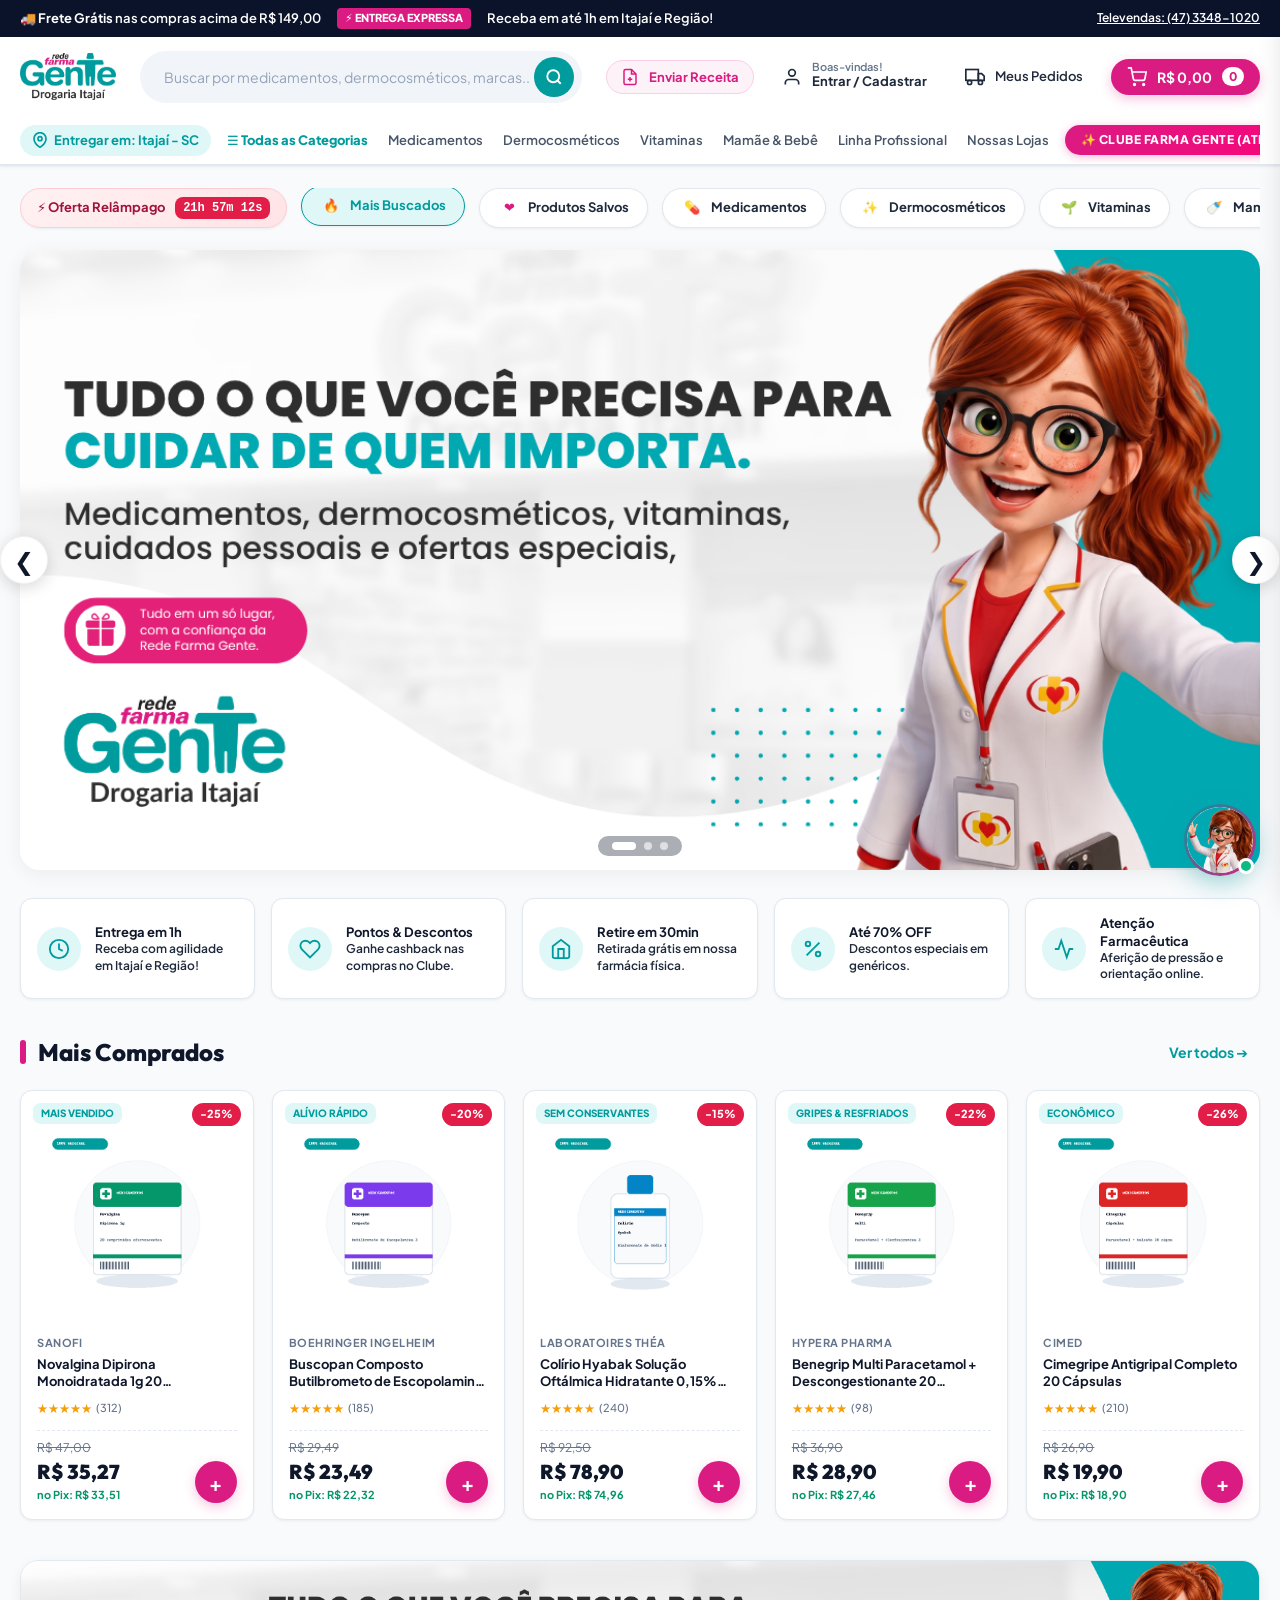
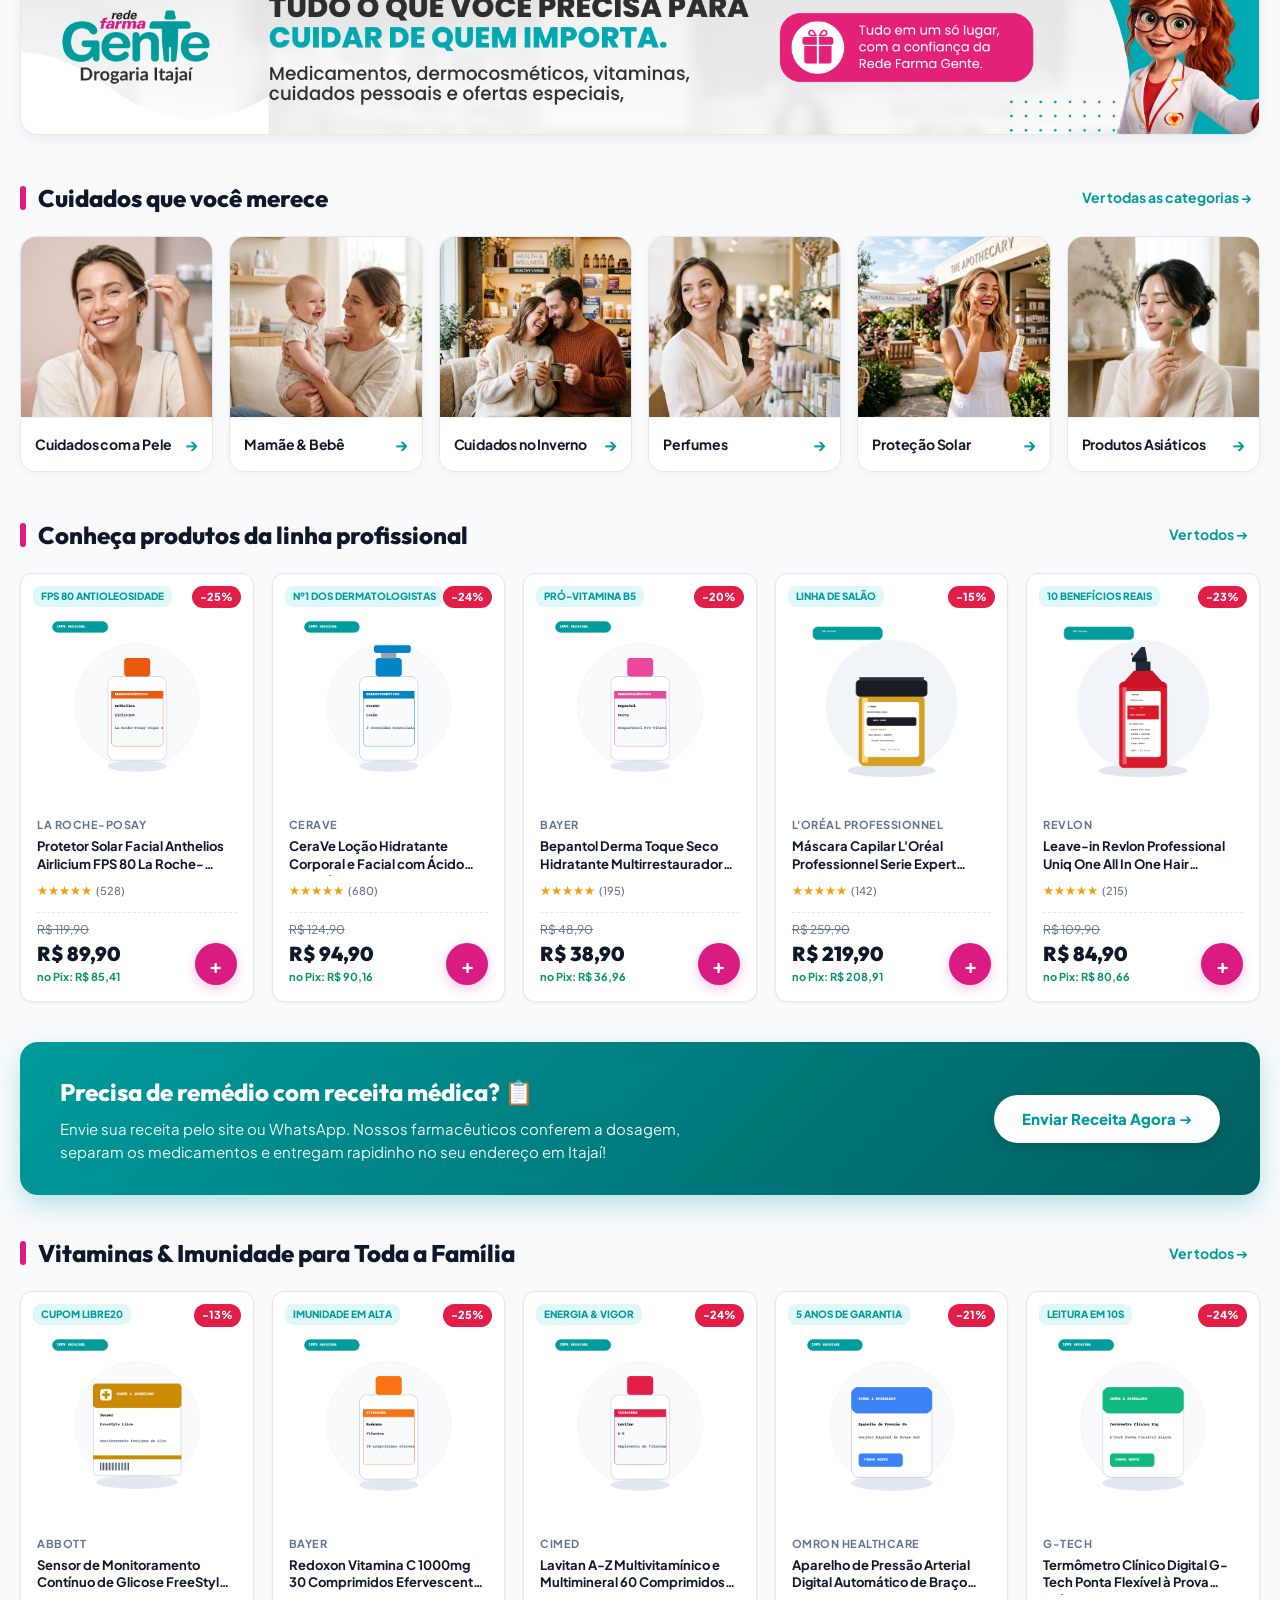
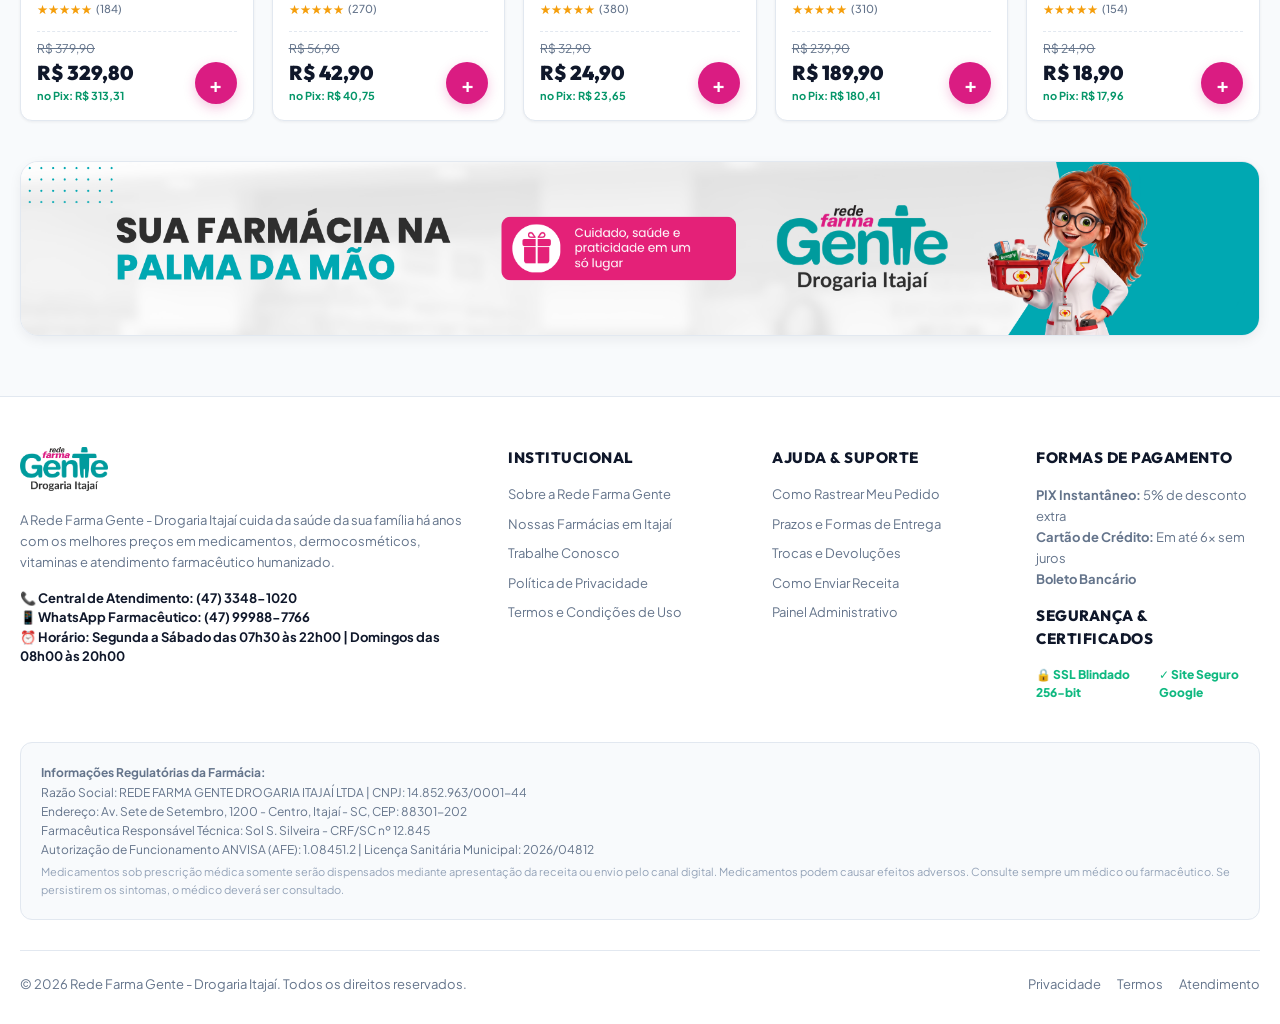
==== commit 362da37a: "v2" ====
--- a/index.html
+++ b/index.html
@@ -172,29 +172,22 @@
     <!-- 5. HERO CAROUSEL (Real Farma Gente Banners with Mascot) -->
     <section class="hero-slider-section">
       <div class="hero-slider-container">
+        <div class="hero-slides-wrapper">
         <!-- Slide 1 -->
         <div class="hero-slide active">
-          <picture>
-            <source srcset="imgs/banners/banner-hero-1.webp" type="image/webp">
-            <img src="imgs/banners/banner-hero-1.png" alt="Tudo o que você precisa para cuidar de quem importa - Farma Gente">
-          </picture>
+          <img src="imgs/banners/banner-hero-1.png" alt="Tudo o que você precisa para cuidar de quem importa - Farma Gente">
         </div>
         <!-- Slide 2 -->
         <div class="hero-slide">
-          <picture>
-            <source srcset="imgs/banners/banner-hero-2.webp" type="image/webp">
-            <img src="imgs/banners/banner-hero-2.png" alt="Sua farmácia na palma da mão - Drogaria Itajaí">
-          </picture>
+          <img src="imgs/banners/banner-hero-2.png" alt="Sua farmácia na palma da mão - Drogaria Itajaí">
         </div>
         <!-- Slide 3 -->
         <div class="hero-slide">
-          <picture>
-            <source srcset="imgs/banners/banner-hero-3.webp" type="image/webp">
-            <img src="imgs/banners/banner-hero-3.png" alt="Da farmácia para sua casa com praticidade - Farma Gente">
-          </picture>
+          <img src="imgs/banners/banner-hero-3.png" alt="Da farmácia para sua casa com praticidade - Farma Gente">
         </div>
 
         <!-- Slider Controls -->
+                </div>
         <button class="slider-btn prev" onclick="window.prevHeroSlide()" aria-label="Slide Anterior">❮</button>
         <button class="slider-btn next" onclick="window.nextHeroSlide()" aria-label="Próximo Slide">❯</button>
 
@@ -291,36 +284,77 @@
     <!-- 8. WIDE STRIP BANNER 1 (1920x268 Farma Gente Banner) -->
     <section class="strip-banner-section">
       <div class="strip-banner-container">
-        <picture>
-          <source srcset="imgs/banners/banner-strip-1.webp" type="image/webp">
-          <img src="imgs/banners/banner-strip-1.png" alt="Tudo o que você precisa para cuidar de quem importa - Farma Gente">
-        </picture>
-      </div>
-    </section>
-
-    <!-- 9. VISUAL CATEGORIES: "Cuidados que você merece" (Drogasil Screenshot 3) -->
+        <img src="imgs/banners/banner-strip-1.png" alt="Tudo o que você precisa para cuidar de quem importa - Farma Gente">
+      </div>
+    </section>
+
+        <!-- 9. VISUAL CATEGORIES: "Cuidados que você merece" (Drogasil Reference) -->
     <section class="visual-categories-section">
       <div class="shelf-header">
         <h2 class="shelf-title">Cuidados que você merece</h2>
+        <div class="shelf-controls">
+          <a href="loja.html" style="color:var(--secondary);font-weight:700;font-size:14px;margin-right:8px;">Ver todas as categorias &rarr;</a>
+        </div>
       </div>
       <div class="visual-categories-grid">
         <a href="loja.html?cat=Dermocosméticos" class="visual-category-card">
-          <img src="imgs/categories/cuidados-pele.jpg" alt="Cuidados com a Pele">
+          <div class="visual-category-img-wrap">
+            <img src="imgs/categories/cuidados-pele.jpg" alt="Cuidados com a Pele" loading="lazy">
+          </div>
+          <div class="visual-category-footer">
+            <span class="visual-category-title">Cuidados com a Pele</span>
+            <span class="visual-category-arrow">&rarr;</span>
+          </div>
         </a>
+
         <a href="loja.html?cat=Mamãe & Bebê" class="visual-category-card">
-          <img src="imgs/categories/mamae-bebe.jpg" alt="Mamãe & Bebê">
+          <div class="visual-category-img-wrap">
+            <img src="imgs/categories/mamae-bebe.jpg" alt="Mamãe & Bebê" loading="lazy">
+          </div>
+          <div class="visual-category-footer">
+            <span class="visual-category-title">Mamãe & Bebê</span>
+            <span class="visual-category-arrow">&rarr;</span>
+          </div>
         </a>
+
         <a href="loja.html?cat=Medicamentos" class="visual-category-card">
-          <img src="imgs/categories/cuidados-inverno.jpg" alt="Cuidados no Inverno">
+          <div class="visual-category-img-wrap">
+            <img src="imgs/categories/cuidados-inverno.jpg" alt="Cuidados no Inverno" loading="lazy">
+          </div>
+          <div class="visual-category-footer">
+            <span class="visual-category-title">Cuidados no Inverno</span>
+            <span class="visual-category-arrow">&rarr;</span>
+          </div>
         </a>
+
         <a href="loja.html?cat=Perfumaria" class="visual-category-card">
-          <img src="imgs/categories/perfumes.jpg" alt="Perfumaria">
+          <div class="visual-category-img-wrap">
+            <img src="imgs/categories/perfumes.jpg" alt="Perfumaria" loading="lazy">
+          </div>
+          <div class="visual-category-footer">
+            <span class="visual-category-title">Perfumes</span>
+            <span class="visual-category-arrow">&rarr;</span>
+          </div>
         </a>
+
         <a href="loja.html?cat=Dermocosméticos" class="visual-category-card">
-          <img src="imgs/categories/protecao-solar.jpg" alt="Proteção Solar">
+          <div class="visual-category-img-wrap">
+            <img src="imgs/categories/protecao-solar.jpg" alt="Proteção Solar" loading="lazy">
+          </div>
+          <div class="visual-category-footer">
+            <span class="visual-category-title">Proteção Solar</span>
+            <span class="visual-category-arrow">&rarr;</span>
+          </div>
         </a>
+
         <a href="loja.html?cat=Dermocosméticos" class="visual-category-card">
-          <img src="imgs/categories/produtos-asiaticos.jpg" alt="Produtos Asiáticos e K-Beauty">
+          <div class="visual-category-img-wrap">
+            <img src="imgs/categories/produtos-asiaticos.jpg" alt="Produtos Asiáticos e K-Beauty" loading="lazy">
+          </div>
+          <div class="visual-category-footer">
+            <span class="visual-category-title">Produtos Asiáticos</span>
+            <span class="visual-category-arrow">&rarr;</span>
+          </div>
         </a>
       </div>
     </section>
@@ -365,10 +399,7 @@
     <!-- 13. WIDE STRIP BANNER 2 -->
     <section class="strip-banner-section">
       <div class="strip-banner-container">
-        <picture>
-          <source srcset="imgs/banners/banner-strip-2.webp" type="image/webp">
-          <img src="imgs/banners/banner-strip-2.png" alt="Sua farmácia na palma da mão - Drogaria Itajaí">
-        </picture>
+        <img src="imgs/banners/banner-strip-2.png" alt="Sua farmácia na palma da mão - Drogaria Itajaí">
       </div>
     </section>
 
--- a/css/styles.css
+++ b/css/styles.css
@@ -457,21 +457,30 @@
 /* ==========================================================================
    HERO BANNER CAROUSEL (Real Farma Gente Banners)
    ========================================================================== */
+/* ==========================================================================
+   HERO BANNER CAROUSEL (Drogasil Reference - Perfectly Fitted & Balanced)
+   ========================================================================== */
 .hero-slider-section {
-  margin: 10px 0 24px;
+  margin: 14px 0 28px;
+  position: relative;
 }
 
 .hero-slider-container {
   position: relative;
-  border-radius: var(--radius-lg);
+  background: transparent;
+}
+
+.hero-slides-wrapper {
+  border-radius: 20px;
   overflow: hidden;
-  box-shadow: var(--shadow-md);
+  box-shadow: 0 4px 20px rgba(0, 0, 0, 0.06);
   background: #FFFFFF;
 }
 
 .hero-slide {
   display: none;
   position: relative;
+  width: 100%;
 }
 
 .hero-slide.active {
@@ -482,8 +491,7 @@
   width: 100%;
   height: auto;
   aspect-ratio: 1200 / 600;
-  max-height: 440px;
-  object-fit: cover;
+  object-fit: contain;
   display: block;
 }
 
@@ -491,62 +499,87 @@
   position: absolute;
   top: 50%;
   transform: translateY(-50%);
-  width: 44px;
-  height: 44px;
-  border-radius: var(--radius-full);
-  background: rgba(255, 255, 255, 0.95);
+  width: 48px;
+  height: 48px;
+  border-radius: 50%;
+  background: #FFFFFF;
   color: var(--dark);
-  box-shadow: var(--shadow-md);
+  box-shadow: 0 4px 16px rgba(0, 0, 0, 0.15);
+  border: 1px solid rgba(0, 0, 0, 0.05);
   display: flex;
   align-items: center;
   justify-content: center;
   z-index: 10;
-  transition: var(--transition);
+  cursor: pointer;
+  transition: all 0.25s cubic-bezier(0.16, 1, 0.3, 1);
+  font-size: 24px;
+  font-weight: 300;
+  line-height: 1;
 }
 
 .slider-btn:hover {
   background: var(--secondary);
   color: #FFFFFF;
+  box-shadow: 0 6px 20px rgba(0, 155, 157, 0.35);
   transform: translateY(-50%) scale(1.1);
 }
 
 .slider-btn.prev {
-  left: 16px;
+  left: -20px;
 }
 
 .slider-btn.next {
-  right: 16px;
+  right: -20px;
 }
 
 .slider-dots {
   position: absolute;
-  bottom: 16px;
+  bottom: 14px;
   left: 50%;
   transform: translateX(-50%);
   display: flex;
+  align-items: center;
   gap: 8px;
   z-index: 10;
-}
-
-.dot {
-  width: 10px;
-  height: 10px;
-  border-radius: var(--radius-full);
-  background: rgba(255, 255, 255, 0.5);
-  border: 1px solid rgba(0, 0, 0, 0.2);
+  background: rgba(15, 23, 42, 0.35);
+  backdrop-filter: blur(8px);
+  padding: 6px 14px;
+  border-radius: 20px;
+}
+
+.slider-dots .dot {
+  width: 8px;
+  height: 8px;
+  border-radius: 50%;
+  background: rgba(255, 255, 255, 0.6);
   cursor: pointer;
-  transition: var(--transition);
-}
-
-.dot.active {
-  width: 28px;
-  background: var(--primary);
-  border-color: var(--primary);
-}
-
-/* ==========================================================================
-   BENEFITS BAR (Drogasil Screenshot 1)
-   ========================================================================== */
+  transition: all 0.25s ease;
+}
+
+.slider-dots .dot.active {
+  width: 24px;
+  border-radius: 8px;
+  background: #FFFFFF;
+}
+
+@media (max-width: 1024px) {
+  .slider-btn.prev {
+    left: 8px;
+  }
+  .slider-btn.next {
+    right: 8px;
+  }
+}
+
+@media (max-width: 768px) {
+  .slider-btn {
+    display: none;
+  }
+  .hero-slides-wrapper {
+    border-radius: 14px;
+  }
+}
+
 .benefits-section {
   margin: 20px 0 35px;
 }
@@ -825,7 +858,7 @@
 }
 
 /* ==========================================================================
-   VISUAL CATEGORIES (Drogasil Screenshot 3: "Cuidados que você merece")
+   VISUAL CATEGORIES (Drogasil Reference: "Cuidados que você merece")
    ========================================================================== */
 .visual-categories-section {
   margin: 45px 0;
@@ -833,36 +866,77 @@
 
 .visual-categories-grid {
   display: grid;
-  grid-template-columns: repeat(3, 1fr);
-  gap: 20px;
+  grid-template-columns: repeat(6, 1fr);
+  gap: 16px;
 }
 
 .visual-category-card {
-  position: relative;
-  border-radius: var(--radius-lg);
+  display: flex;
+  flex-direction: column;
+  background: #FFFFFF;
+  border-radius: 16px;
   overflow: hidden;
-  box-shadow: var(--shadow-sm);
-  border: 1px solid var(--border);
-  background: #FFFFFF;
-  transition: var(--transition);
+  border: 1px solid #E2E8F0;
+  box-shadow: 0 2px 8px rgba(15, 23, 42, 0.04);
+  text-decoration: none;
+  transition: all 0.3s cubic-bezier(0.16, 1, 0.3, 1);
 }
 
 .visual-category-card:hover {
   transform: translateY(-4px);
-  box-shadow: var(--shadow-lg);
+  box-shadow: 0 12px 24px rgba(0, 155, 157, 0.12);
   border-color: var(--secondary);
 }
 
-.visual-category-card img {
+.visual-category-img-wrap {
   width: 100%;
-  height: 220px;
+  height: 180px;
+  overflow: hidden;
+  background: #F8FAFC;
+}
+
+.visual-category-img-wrap img {
+  width: 100%;
+  height: 100%;
   object-fit: cover;
   display: block;
   transition: transform 0.4s ease;
 }
 
-.visual-category-card:hover img {
-  transform: scale(1.05);
+.visual-category-card:hover .visual-category-img-wrap img {
+  transform: scale(1.08);
+}
+
+.visual-category-footer {
+  padding: 12px 14px;
+  background: #FFFFFF;
+  display: flex;
+  align-items: center;
+  justify-content: space-between;
+  border-top: 1px solid #F1F5F9;
+  min-height: 54px;
+}
+
+.visual-category-title {
+  font-size: 14px;
+  font-weight: 700;
+  color: var(--dark);
+  white-space: normal;
+  line-height: 1.25;
+  letter-spacing: -0.2px;
+}
+
+.visual-category-arrow {
+  font-size: 17px;
+  font-weight: 700;
+  color: var(--secondary);
+  transition: transform 0.25s ease;
+  margin-left: 6px;
+}
+
+.visual-category-card:hover .visual-category-arrow {
+  transform: translateX(4px);
+  color: var(--primary);
 }
 
 /* ==========================================================================
